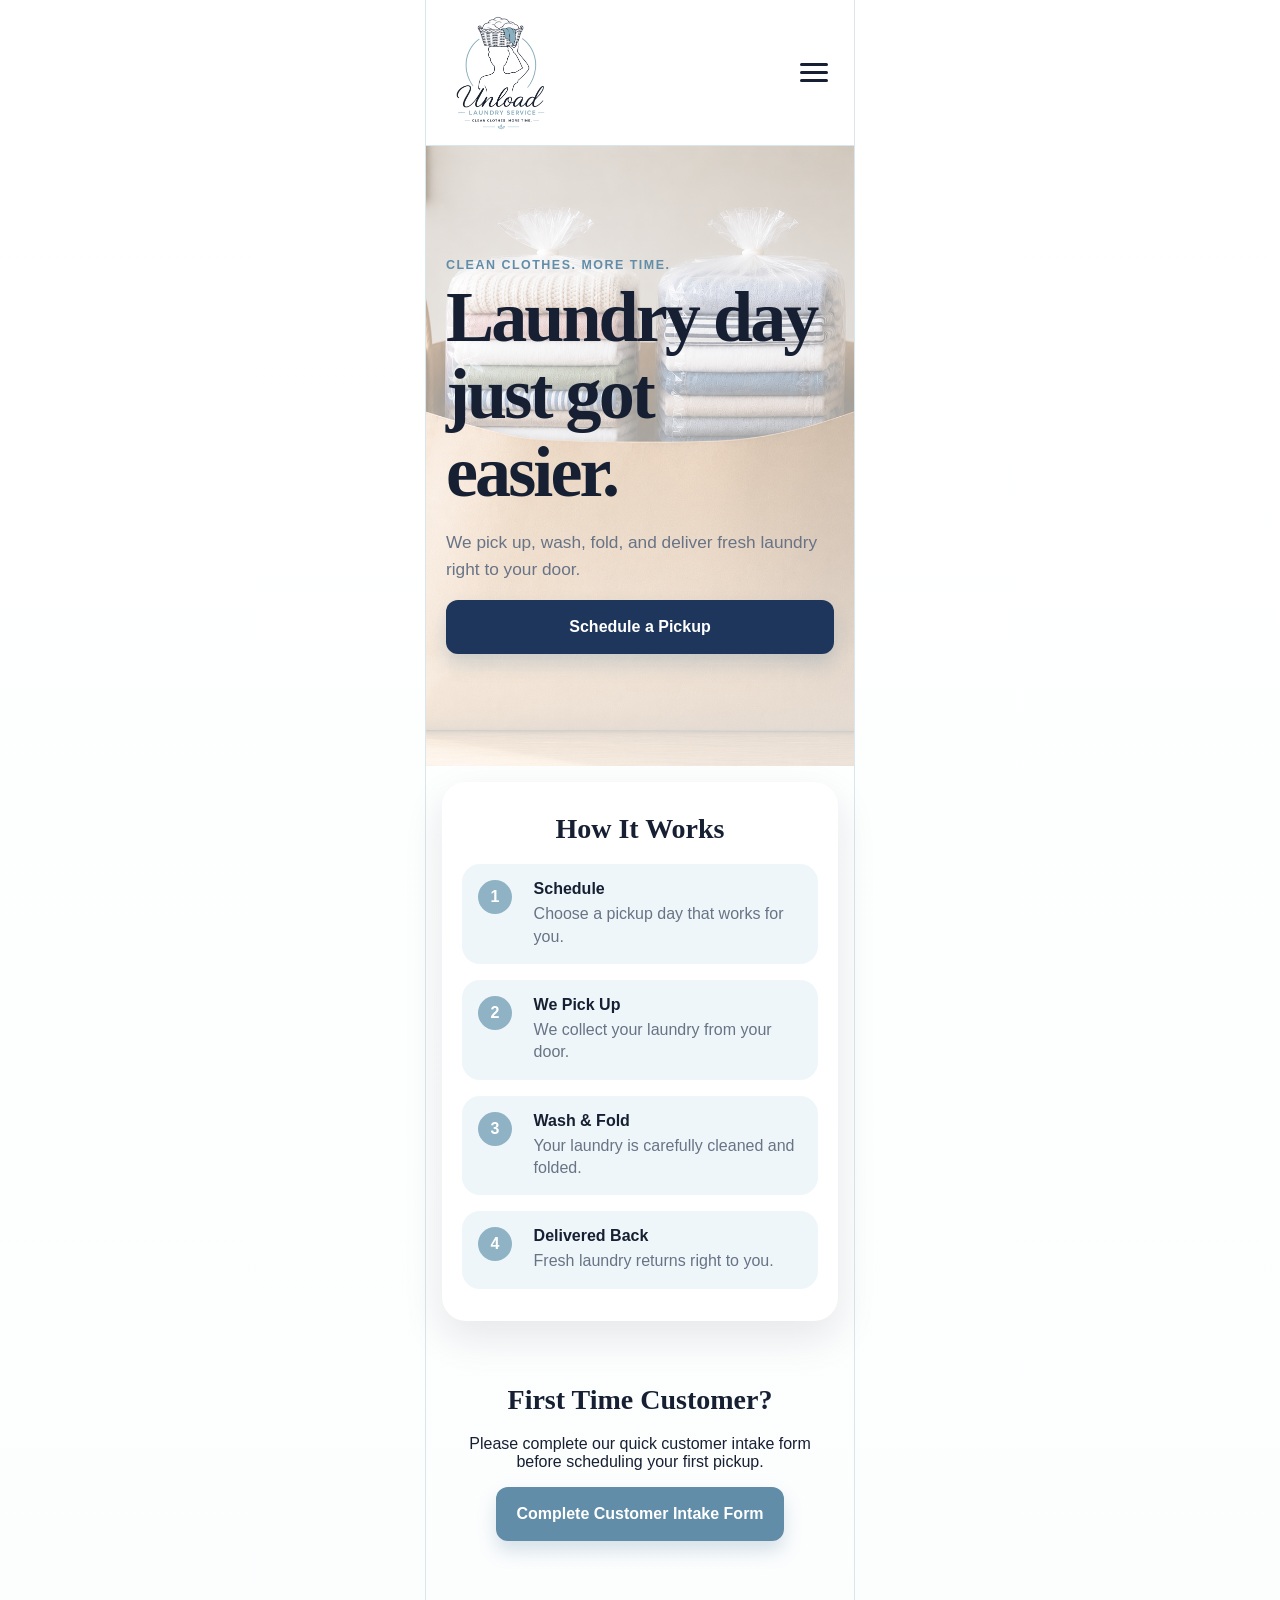
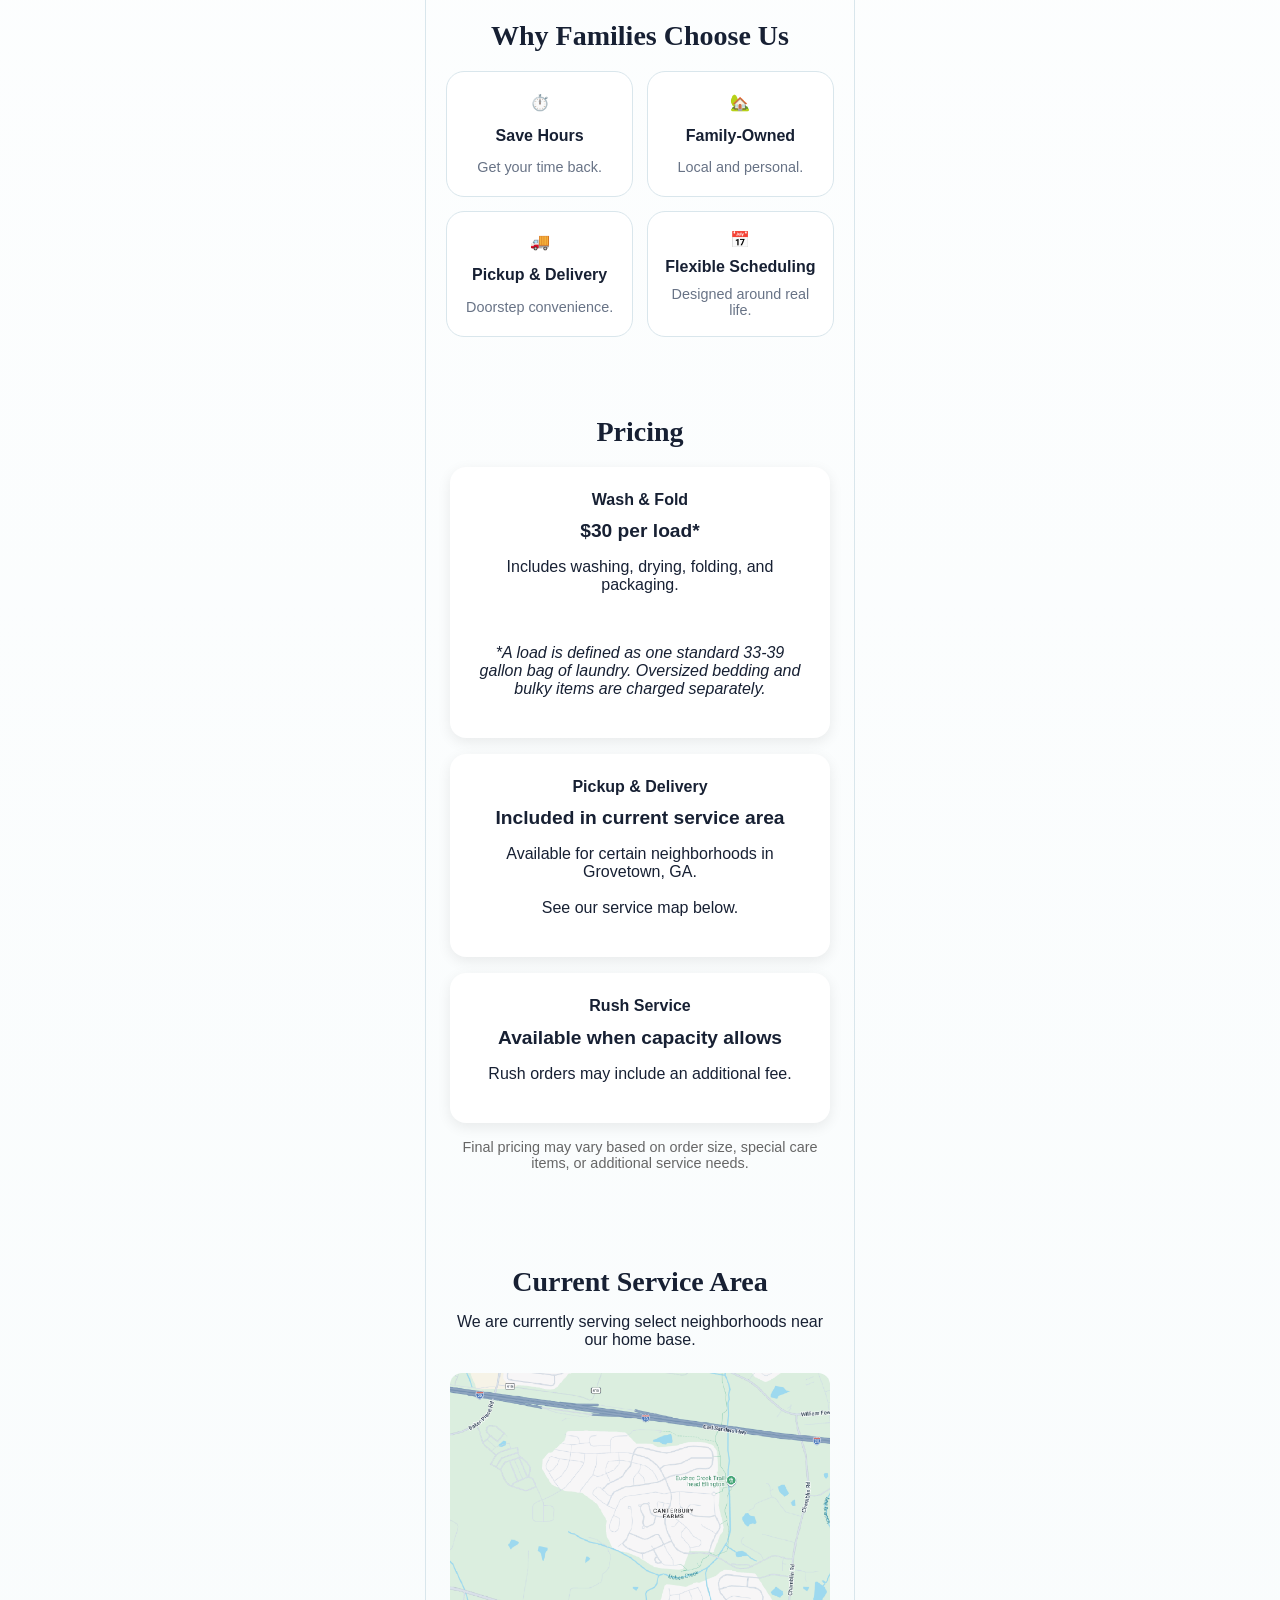
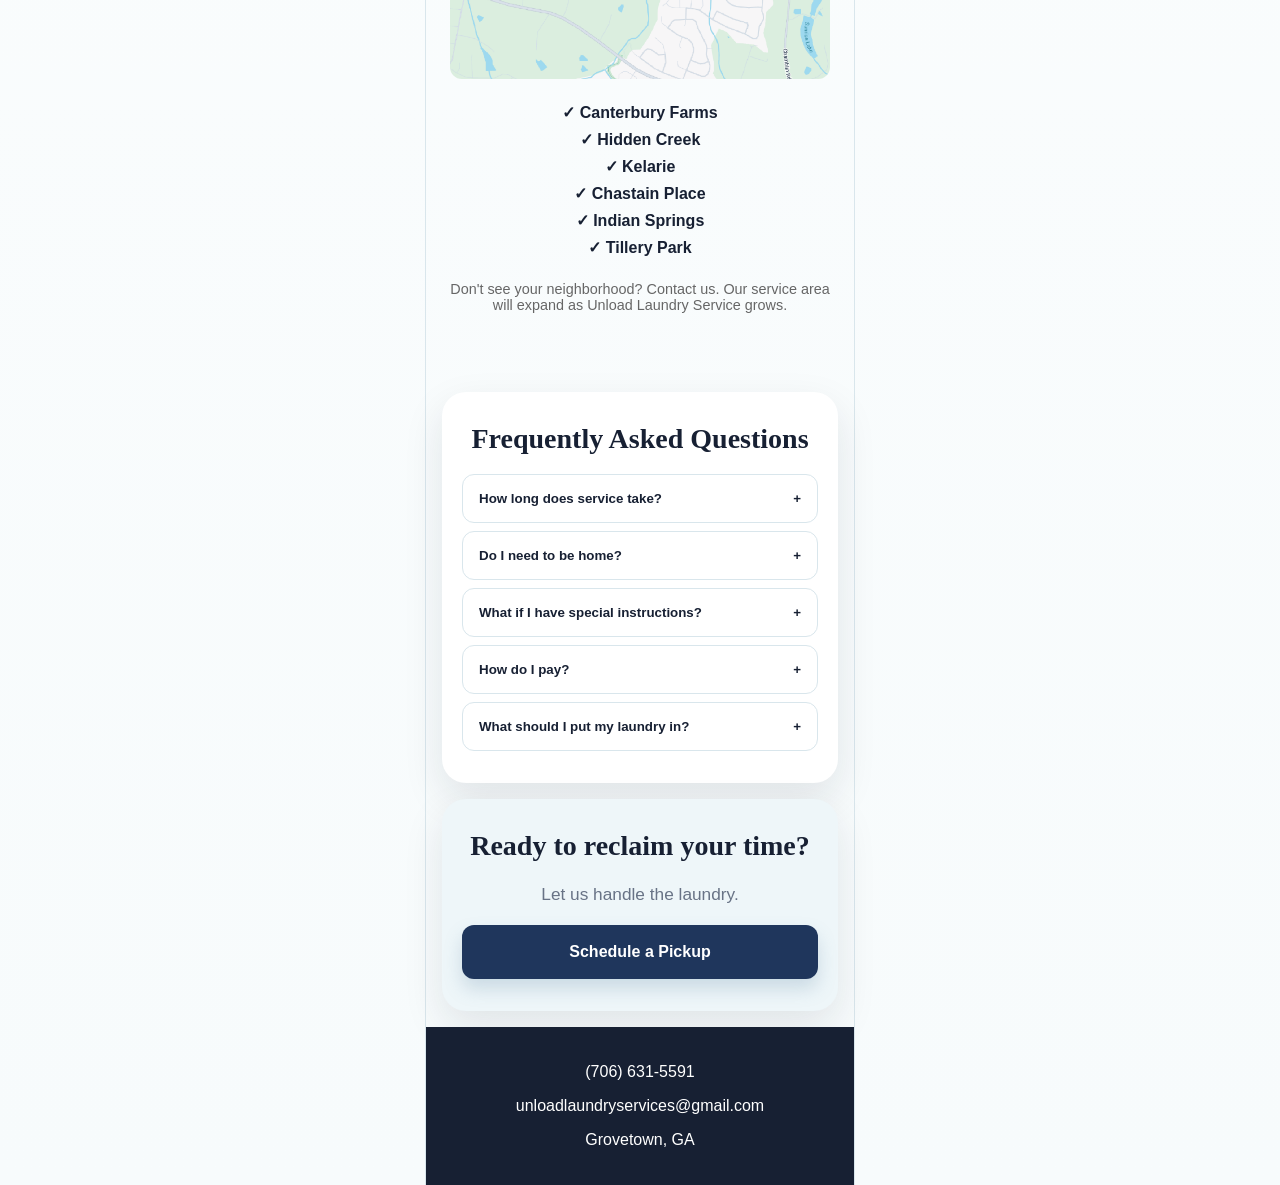
==== index.html @ e7649e57 "Update index.html" ====
<!DOCTYPE html>
<html lang="en">
<head>
  <meta charset="UTF-8" />
  <meta name="viewport" content="width=device-width, initial-scale=1.0" />
  <title>Unload Laundry Service | Clean Clothes. More Time.</title>
  <meta name="description" content="Unload Laundry Service provides local wash, fold, pickup, and delivery laundry service for busy families." />
  <link rel="stylesheet" href="css/styles.css" />
</head>
<body>
  <header class="site-header">
    <a class="logo-link" href="#top" aria-label="Unload Laundry Service home">
      <img src="assets/images/logo1.png" alt="Unload Laundry Service logo" class="logo" />
    </a>

    <button class="menu-button" id="menuButton" aria-label="Open navigation menu" aria-expanded="false">
      <span></span><span></span><span></span>
    </button>

    <nav class="mobile-nav" id="mobileNav" aria-label="Main navigation">
      <a href="#how-it-works">How It Works</a>
	  <a href="#pricing">Pricing</a>
	  <a href="#service-area">Service Area</a>
      <a href="#faq">FAQ</a>
      <a href="#network">Join Our Network</a>
    </nav>
  </header>

  <main id="top">
   <section class="hero hero-with-image section-padding">
  <div class="hero-copy">
    <p class="eyebrow">Clean clothes. More time.</p>
    <h1>Laundry day just got easier.</h1>
    <p class="hero-text">We pick up, wash, fold, and deliver fresh laundry right to your door.</p>

    <a 
      href="https://calendar.app.google/YcyRDeaWaNhmXiSi7" 
      class="primary-button" 
      target="_blank" 
      rel="noopener noreferrer">
      Schedule a Pickup
    </a>
  </div>
</section>

    <section class="info-card section-padding" id="how-it-works">
      <h2>How It Works</h2>
      <div class="steps">
        <article class="step"><span>1</span><h3>Schedule</h3><p>Choose a pickup day that works for you.</p></article>
        <article class="step"><span>2</span><h3>We Pick Up</h3><p>We collect your laundry from your door.</p></article>
        <article class="step"><span>3</span><h3>Wash & Fold</h3><p>Your laundry is carefully cleaned and folded.</p></article>
        <article class="step"><span>4</span><h3>Delivered Back</h3><p>Fresh laundry returns right to you.</p></article>
      </div>
    </section>
<section class="new-customer">
    <h2>First Time Customer?</h2>
    <p>
        Please complete our quick customer intake form before scheduling your first pickup.
    </p>

    <a href="customer-intake.html"
       class="secondary-button"
       target="_blank"
       rel="noopener noreferrer">
        Complete Customer Intake Form
    </a>
</section>
    <section class="section-padding">
      <h2>Why Families Choose Us</h2>
      <div class="benefits-grid">
        <div>⏱️<strong>Save Hours</strong><span>Get your time back.</span></div>
        <div>🏡<strong>Family-Owned</strong><span>Local and personal.</span></div>
        <div>🚚<strong>Pickup & Delivery</strong><span>Doorstep convenience.</span></div>
        <div>📅<strong>Flexible Scheduling</strong><span>Designed around real life.</span></div>
      </div>
    </section>

<section id="pricing" class="pricing">
    <h2>Pricing</h2>

    <div class="pricing-card">
        <h3>Wash & Fold</h3>
        <p class="price">$30 per load*</p>
        <p>Includes washing, drying, folding, and packaging.</p>
		<br>
<p><i>*A load is defined as one standard 33-39 gallon bag of laundry. Oversized bedding and bulky items are charged separately.</i></p>
    </div>

    <div class="pricing-card">
        <h3>Pickup & Delivery</h3>
        <p class="price">Included in current service area</p>
        <p>Available for certain neighborhoods in Grovetown, GA.<br><br>

See our service map below.</p>
    </div>

    <div class="pricing-card">
        <h3>Rush Service</h3>
        <p class="price">Available when capacity allows</p>
        <p>Rush orders may include an additional fee.</p>
    </div>

    <p class="pricing-note">
        Final pricing may vary based on order size, special care items, or additional service needs.
    </p>
</section>

<section class="service-area">
    <h2>Current Service Area</h2>

    <p>
        We are currently serving select neighborhoods near our home base.
    </p>

    <img src="assets/images/servicearea.png"
         alt="Unload Laundry Service Area Map"
         class="service-area-map">

    <div class="service-neighborhoods">
        <p>✓ Canterbury Farms</p>
        <p>✓ Hidden Creek</p>
        <p>✓ Kelarie</p>
        <p>✓ Chastain Place</p>
        <p>✓ Indian Springs</p>
        <p>✓ Tillery Park</p>
    </div>

    <p class="service-note">
        Don't see your neighborhood? Contact us. Our service area will expand as Unload Laundry Service grows.
    </p>
</section>

    <section class="info-card section-padding" id="faq">
      <h2>Frequently Asked Questions</h2>
      <div class="faq-list">
        <button class="faq-question">How long does service take?<span>+</span></button>
        <div class="faq-answer">Most orders are completed within 24 hours. Laundry picked up in the morning is typically returned the following day. Rush service may be available depending on scheduling and capacity.</div>
        <button class="faq-question">Do I need to be home?<span>+</span></button>
        <div class="faq-answer">Not necessarily. We can coordinate a safe pickup and drop-off location.</div>
        <button class="faq-question">What if I have special instructions?<span>+</span></button>
        <div class="faq-answer">Customers can include washing preferences, allergies, or special notes when scheduling.</div>
        <button class="faq-question">How do I pay?<span>+</span></button>
        <div class="faq-answer">Payment is due prior to pickup. CashApp and Zelle are currently available. Please inquire about additional methods.</div>
		<button class="faq-question">What should I put my laundry in?<span>+</span></button>
        <div class="faq-answer">For now, customers may use a trash bag or cloth laundry bag, so long as it's secure. We are exploring reusable laundry bags for future customers.</div>  
      </div>
    </section>
<!--
    <section class="network-card section-padding" id="network">
      <p class="eyebrow">Future growth</p>
      <h2>Want to earn some extra income?</h2>
      <p>Join our future pickup, delivery, or laundry provider network.</p>
      <a class="outline-button" href="mailto:unloadlaundryservices@gmail.com?subject=Join%20the%20Unload%20Network">Join Our Network</a>
    </section>
-->
    <section class="cta-card section-padding" id="schedule">
      <h2>Ready to reclaim your time?</h2>
      <p>Let us handle the laundry.</p>
     <a 
  href="https://calendar.app.google/YcyRDeaWaNhmXiSi7" 
  class="primary-button" 
  target="_blank" 
  rel="noopener noreferrer">
  Schedule a Pickup
</a>
    </section>
  </main>

  <footer class="site-footer">
    <p><a href="tel:+17066315591">(706) 631-5591</a></p>
    <p><a href="mailto:unloadlaundryservices@gmail.com">unloadlaundryservices@gmail.com</a></p>
    <p>Grovetown, GA</p>
  </footer>

  <script src="js/script.js"></script>
</body>
</html>
---- css/styles.css ----
:root {
  --ink: #172033;
  --soft-blue: #8fb3c4;
  --blue: #628da8;
  --pale-blue: #eef6f9;
  --white: #ffffff;
  --muted: #687386;
  --line: #d9e6ec;
  --shadow: 0 16px 40px rgba(23, 32, 51, 0.10);
  --radius: 24px;
}

* { box-sizing: border-box; }
html { scroll-behavior: smooth; }
body {
  margin: 0;
  font-family: Arial, Helvetica, sans-serif;
  color: var(--ink);
  background: linear-gradient(180deg, #ffffff 0%, #f7fbfc 100%);
}

a { color: inherit; }
.section-padding { padding: 2rem 1.25rem; }

.site-header {
  position: sticky;
  top: 0;
  z-index: 10;
  display: flex;
  align-items: center;
  justify-content: space-between;
  padding: 0.85rem 1rem;
  background: rgba(255, 255, 255, 0.95);
  backdrop-filter: blur(12px);
  border-bottom: 1px solid var(--line);
}
.logo { width: 118px; height: auto; display: block; }
.menu-button {
  width: 44px;
  height: 44px;
  border: 0;
  background: transparent;
  display: grid;
  gap: 5px;
  align-content: center;
  cursor: pointer;
}
.menu-button span {
  display: block;
  width: 28px;
  height: 3px;
  background: var(--ink);
  border-radius: 999px;
}
.mobile-nav {
  display: none;
  position: absolute;
  left: 1rem;
  right: 1rem;
  top: 100%;
  padding: 1rem;
  background: var(--white);
  border: 1px solid var(--line);
  border-radius: 18px;
  box-shadow: var(--shadow);
}
.mobile-nav.open { display: grid; }
.mobile-nav a {
  padding: 0.85rem;
  text-decoration: none;
  border-bottom: 1px solid var(--line);
}
.mobile-nav a:last-child { border-bottom: 0; }

.hero {
  display: grid;
  gap: 1.25rem;
}
.eyebrow {
  margin: 0 0 0.4rem;
  color: var(--blue);
  text-transform: uppercase;
  letter-spacing: 0.12em;
  font-size: 0.78rem;
  font-weight: 800;
}
h1, h2, h3 { margin: 0; line-height: 1.08; }
h1 {
  font-family: Georgia, 'Times New Roman', serif;
  font-size: clamp(2.4rem, 13vw, 4.5rem);
  letter-spacing: -0.04em;
}
h2 {
  font-family: Georgia, 'Times New Roman', serif;
  font-size: 1.75rem;
  text-align: center;
  margin-bottom: 1.25rem;
}
h3 { font-size: 1rem; }
.hero-text, .section-intro, .cta-card p, .network-card p {
  color: var(--muted);
  font-size: 1.08rem;
  line-height: 1.55;
}
.primary-button, .secondary-button, .outline-button {
  display: inline-flex;
  align-items: center;
  justify-content: center;
  min-height: 54px;
  padding: 0 1.25rem;
  border-radius: 12px;
  font-weight: 800;
  text-decoration: none;
}
.primary-button, .secondary-button {
  color: var(--white);
  background: var(--blue);
  box-shadow: 0 10px 18px rgba(98, 141, 168, 0.25);
}
.outline-button {
  border: 2px solid var(--white);
  color: var(--white);
}
.hero-card, .info-card, .cta-card, .network-card {
  border-radius: var(--radius);
  box-shadow: var(--shadow);
}
.hero-card {
  padding: 1.25rem;
  background: var(--pale-blue);
  text-align: center;
}

.hero-with-image {
  position: relative;
  min-height: 620px;
  background-image:
    linear-gradient(rgba(255,255,255,0.45), rgba(255,255,255,0.82)),
    url("../assets/images/image1.png");
  background-size: cover;
  background-position: center 30%;
  display: flex;
  align-items: center;
}

.hero-with-image .hero-copy {
  position: relative;
  z-index: 2;
  max-width: 620px;
}

.hero-with-image .hero-card {
  display: none;
}

@media (max-width: 768px) {
  .hero-with-image {
    min-height: 480px;
    background-position: center top;
    align-items: flex-start;
    padding-top: 3rem;
  }
}

.basket-visual { font-size: 5rem; }
.info-card { background: var(--white); margin: 1rem; }
.steps { display: grid; gap: 1rem; }
.step {
  display: grid;
  grid-template-columns: 42px 1fr;
  gap: 0 0.85rem;
  align-items: start;
  padding: 1rem;
  background: var(--pale-blue);
  border-radius: 18px;
}
.step span {
  grid-row: span 2;
  width: 34px;
  height: 34px;
  display: grid;
  place-items: center;
  border-radius: 50%;
  background: var(--soft-blue);
  color: var(--white);
  font-weight: 800;
}
.step p { margin: 0.35rem 0 0; color: var(--muted); line-height: 1.4; }
.benefits-grid {
  display: grid;
  grid-template-columns: repeat(2, 1fr);
  gap: 0.85rem;
}
.benefits-grid div {
  min-height: 126px;
  padding: 1rem;
  display: grid;
  gap: 0.35rem;
  place-items: center;
  text-align: center;
  background: var(--white);
  border: 1px solid var(--line);
  border-radius: 18px;
}
.benefits-grid span { color: var(--muted); font-size: 0.9rem; }
.pricing-list { display: grid; gap: 0.75rem; }
.pricing-list div {
  display: flex;
  justify-content: space-between;
  padding: 1rem;
  border: 1px solid var(--line);
  border-radius: 16px;
}
.small-note { color: var(--muted); font-size: 0.85rem; }
.map-placeholder {
  display: grid;
  place-items: center;
  min-height: 145px;
  color: var(--blue);
  background: repeating-linear-gradient(45deg, #eef6f9, #eef6f9 12px, #ffffff 12px, #ffffff 24px);
  border: 1px solid var(--line);
  border-radius: 18px;
}
.faq-list { display: grid; gap: 0.5rem; }
.faq-question {
  width: 100%;
  padding: 1rem;
  display: flex;
  justify-content: space-between;
  border: 1px solid var(--line);
  background: var(--white);
  color: var(--ink);
  border-radius: 12px;
  font-weight: 800;
  text-align: left;
}
.faq-answer {
  display: none;
  padding: 0 1rem 1rem;
  color: var(--muted);
  line-height: 1.45;
}
.faq-answer.open { display: block; }
.network-card {
  margin: 1rem;
  color: var(--white);
  background: linear-gradient(135deg, var(--ink), var(--blue));
  text-align: center;
}
.network-card .eyebrow, .network-card p { color: var(--white); }
.cta-card {
  margin: 1rem;
  text-align: center;
  background: var(--pale-blue);
}
.site-footer {
  padding: 1.25rem;
  text-align: center;
  color: var(--white);
  background: var(--ink);
}
.site-footer a { text-decoration: none; }

@media (min-width: 720px) {
  body { max-width: 430px; margin: 0 auto; border-inline: 1px solid var(--line); }
}

.service-area {
    text-align: center;
    padding: 3rem 1.5rem;
}

.service-area h2 {
    margin-bottom: 1rem;
}

.service-area-map {
    width: 100%;
    max-width: 600px;
    height: auto;
    border-radius: 12px;
    margin: 1.5rem auto;
    display: block;
}

.service-note {
    font-size: 0.9rem;
    color: #666;
    margin-top: 1rem;
}

.service-neighborhoods {
    margin: 1.5rem 0;
}

.service-neighborhoods p {
    margin: 0.5rem 0;
    font-weight: 600;
}

.new-customer,
.pricing {
    padding: 3rem 1.5rem;
    text-align: center;
}

.pricing-card {
    background: #ffffff;
    border-radius: 16px;
    padding: 1.5rem;
    margin: 1rem auto;
    max-width: 520px;
    box-shadow: 0 4px 14px rgba(0, 0, 0, 0.08);
}

.price {
    font-weight: 700;
    font-size: 1.2rem;
    margin: 0.75rem 0;
}

.pricing-note {
    font-size: 0.9rem;
    color: #666;
    max-width: 520px;
    margin: 1rem auto 0;
}

/* ==========================
CUSTOMER INTAKE FORM
========================== */

.form-container {
max-width: 850px;
margin: 0 auto;
padding: 2rem 1.25rem 4rem;
}

.form-logo {
display: block;
max-width: 180px;
margin: 0 auto 1rem;
}

.form-container h1 {
text-align: center;
color: #1f365c;
margin-bottom: 0.5rem;
}

.form-intro {
text-align: center;
color: #666;
margin-bottom: 1rem;
}

.form-note {
background: #f5f8fc;
border-left: 4px solid #4f7cac;
padding: 1rem;
border-radius: 10px;
margin-bottom: 2rem;
color: #555;
}

.form-section {
background: #ffffff;
border-radius: 16px;
padding: 1.5rem;
margin-bottom: 1.5rem;
box-shadow: 0 4px 14px rgba(0,0,0,0.08);
}

.form-section h2 {
margin-top: 0;
margin-bottom: 1rem;
color: #1f365c;
border-bottom: 2px solid #eef2f7;
padding-bottom: 0.5rem;
}

.form-container label {
display: block;
margin-top: 1rem;
margin-bottom: 0.35rem;
font-weight: 600;
color: #1f365c;
}

.form-container input[type="text"],
.form-container input[type="email"],
.form-container input[type="tel"],
.form-container input[type="date"],
.form-container select,
.form-container textarea {
width: 100%;
padding: 0.9rem;
border: 1px solid #d5dce5;
border-radius: 10px;
font-size: 1rem;
box-sizing: border-box;
}

.form-container textarea {
min-height: 120px;
resize: vertical;
}

.form-container input:focus,
.form-container select:focus,
.form-container textarea:focus {
outline: none;
border-color: #4f7cac;
box-shadow: 0 0 0 3px rgba(79,124,172,0.15);
}

.form-container input[type="checkbox"],
.form-container input[type="radio"] {
width: auto;
margin-right: 0.5rem;
}

.primary-button {
width: 100%;
padding: 1rem;
background: #1f365c;
color: #fff;
border: none;
border-radius: 12px;
font-size: 1rem;
font-weight: 700;
cursor: pointer;
}

.primary-button:hover {
background: #172846;
}

@media (max-width: 768px) {

```
.form-container {
    padding: 1.5rem 1rem 3rem;
}

.form-section {
    padding: 1.25rem;
}
```

}

/* THANK YOU PAGE */

.thank-you-container {
text-align: center;
}

.thank-you-container .primary-button {
display: inline-block;
width: auto;
min-width: 220px;
margin-top: 1rem;
}

.thank-you-container .form-section {
max-width: 600px;
margin-left: auto;
margin-right: auto;
}
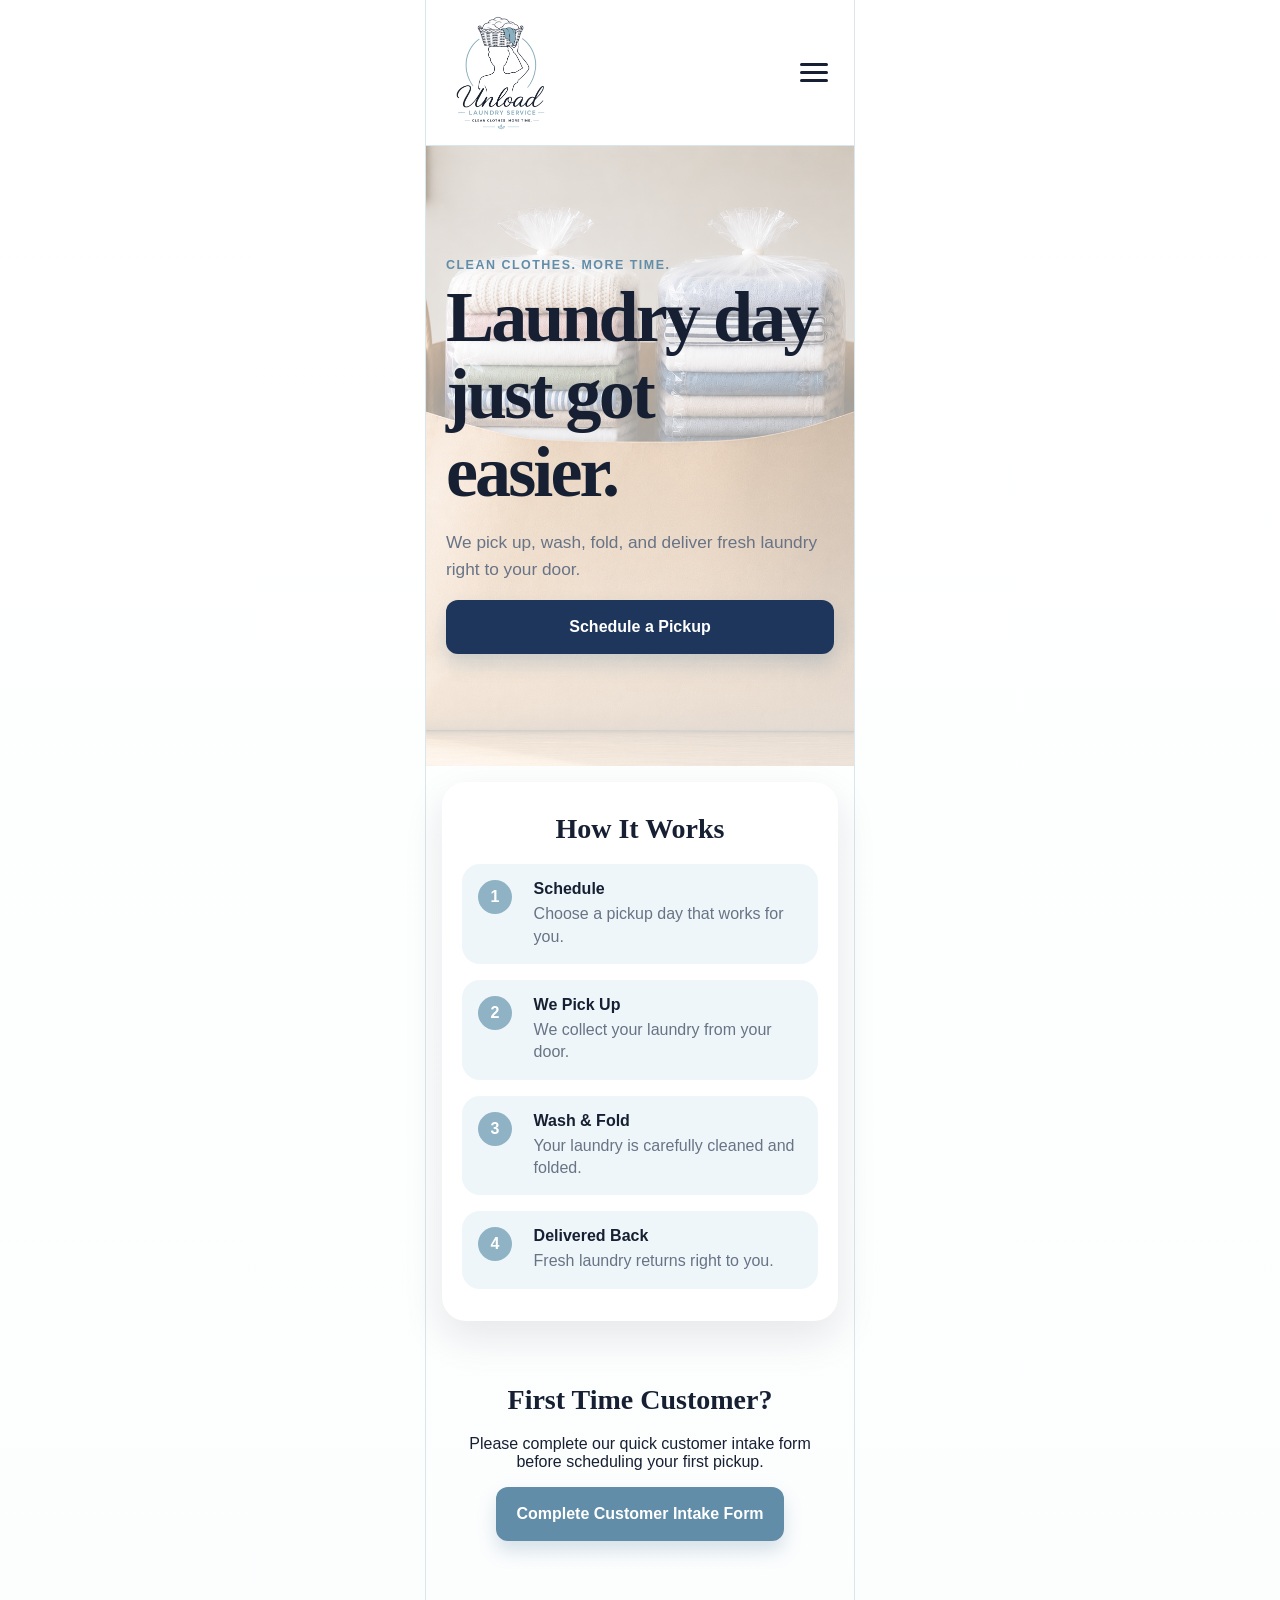
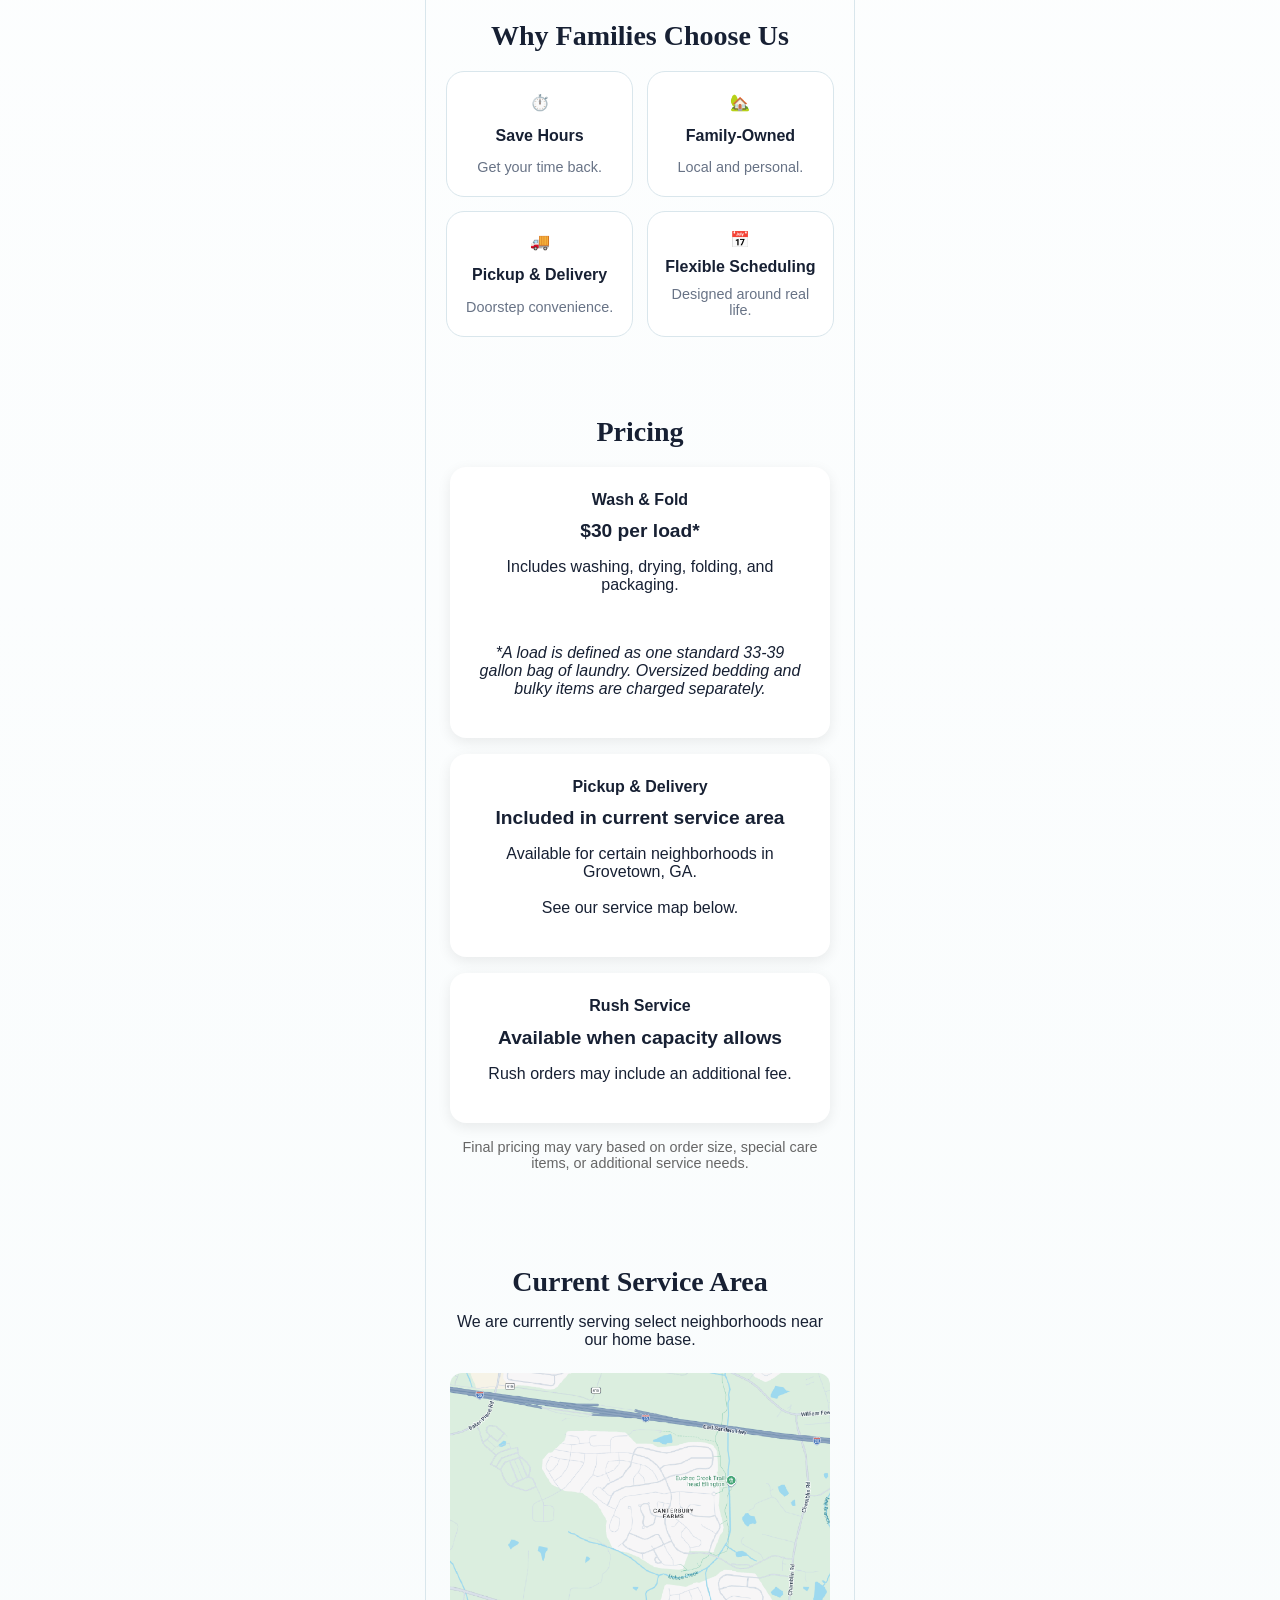
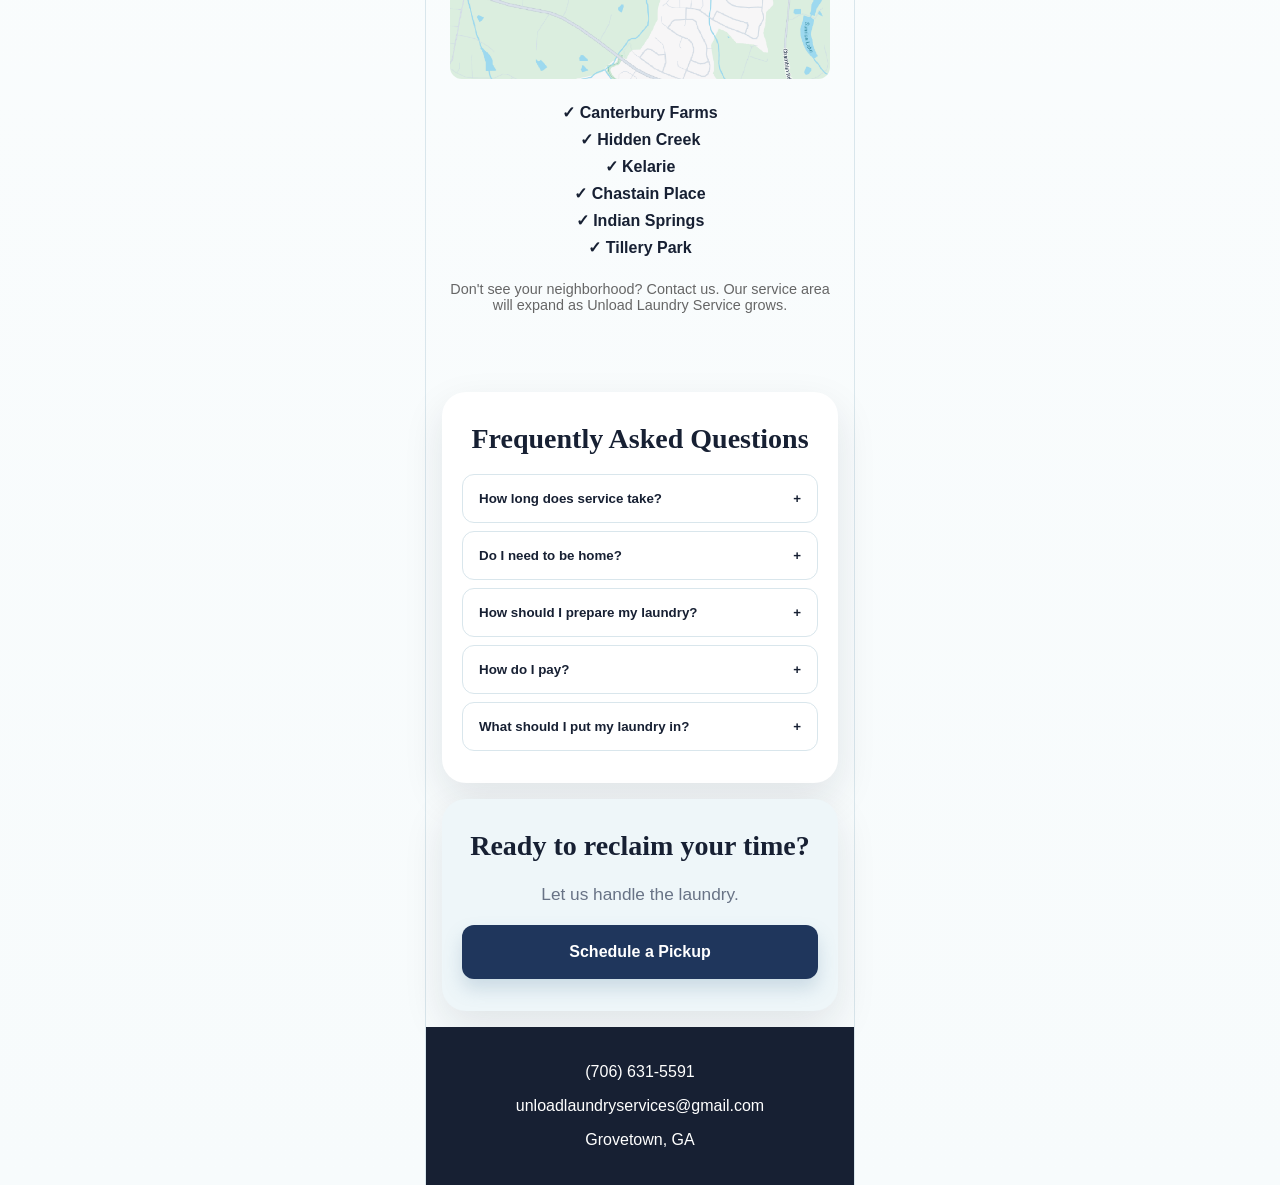
==== commit 9a78ef78: "updates" ====
--- a/index.html
+++ b/index.html
@@ -137,10 +137,14 @@
         <div class="faq-answer">Most orders are completed within 24 hours. Laundry picked up in the morning is typically returned the following day. Rush service may be available depending on scheduling and capacity.</div>
         <button class="faq-question">Do I need to be home?<span>+</span></button>
         <div class="faq-answer">Not necessarily. We can coordinate a safe pickup and drop-off location.</div>
-        <button class="faq-question">What if I have special instructions?<span>+</span></button>
-        <div class="faq-answer">Customers can include washing preferences, allergies, or special notes when scheduling.</div>
+	    <button class="faq-question">How should I prepare my laundry?<span>+</span></button>
+	    <div class="faq-answer">
+        Unload Laundry Service washes laundry as it is received and does not sort items by color or fabric type. If you would like delicate items, lights, darks, or whites washed separately, please place them in separate bags and let us know when scheduling your pickup. <br><br>
+        <a href="customer-guidelines.html">View our complete Customer Guidelines →</a>
+        </div>
         <button class="faq-question">How do I pay?<span>+</span></button>
-        <div class="faq-answer">Payment is due prior to pickup. CashApp and Zelle are currently available. Please inquire about additional methods.</div>
+        <div class="faq-answer">Payment is due when your laundry is returned. We accept major credit and debit cards, as well as electronic payment methods through our secure business payment account. Payment instructions will be provided before delivery.
+</div>
 		<button class="faq-question">What should I put my laundry in?<span>+</span></button>
         <div class="faq-answer">For now, customers may use a trash bag or cloth laundry bag, so long as it's secure. We are exploring reusable laundry bags for future customers.</div>  
       </div>
--- a/css/styles.css
+++ b/css/styles.css
@@ -468,3 +468,10 @@
 margin-left: auto;
 margin-right: auto;
 }
+
+.required-note {
+    text-align: center;
+    font-size: 0.9rem;
+    color: #666;
+    margin-bottom: 1.5rem;
+}
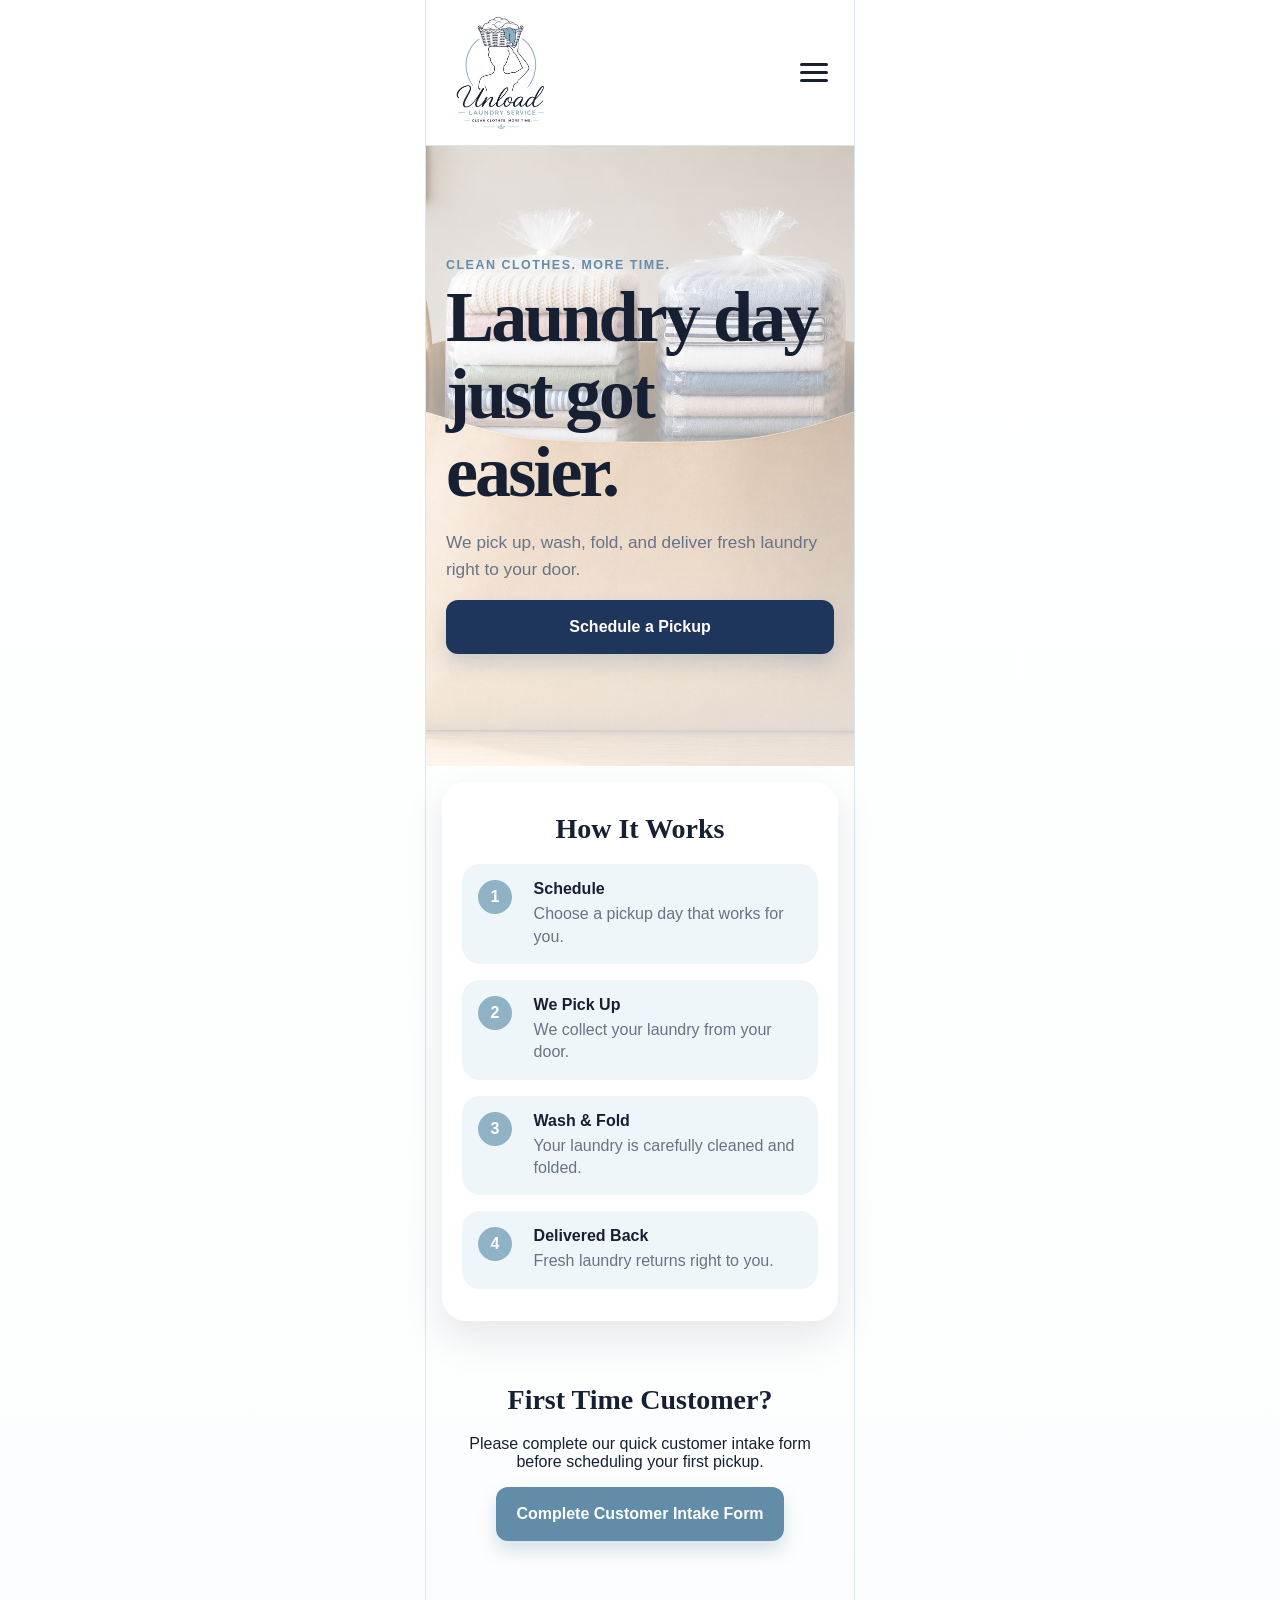
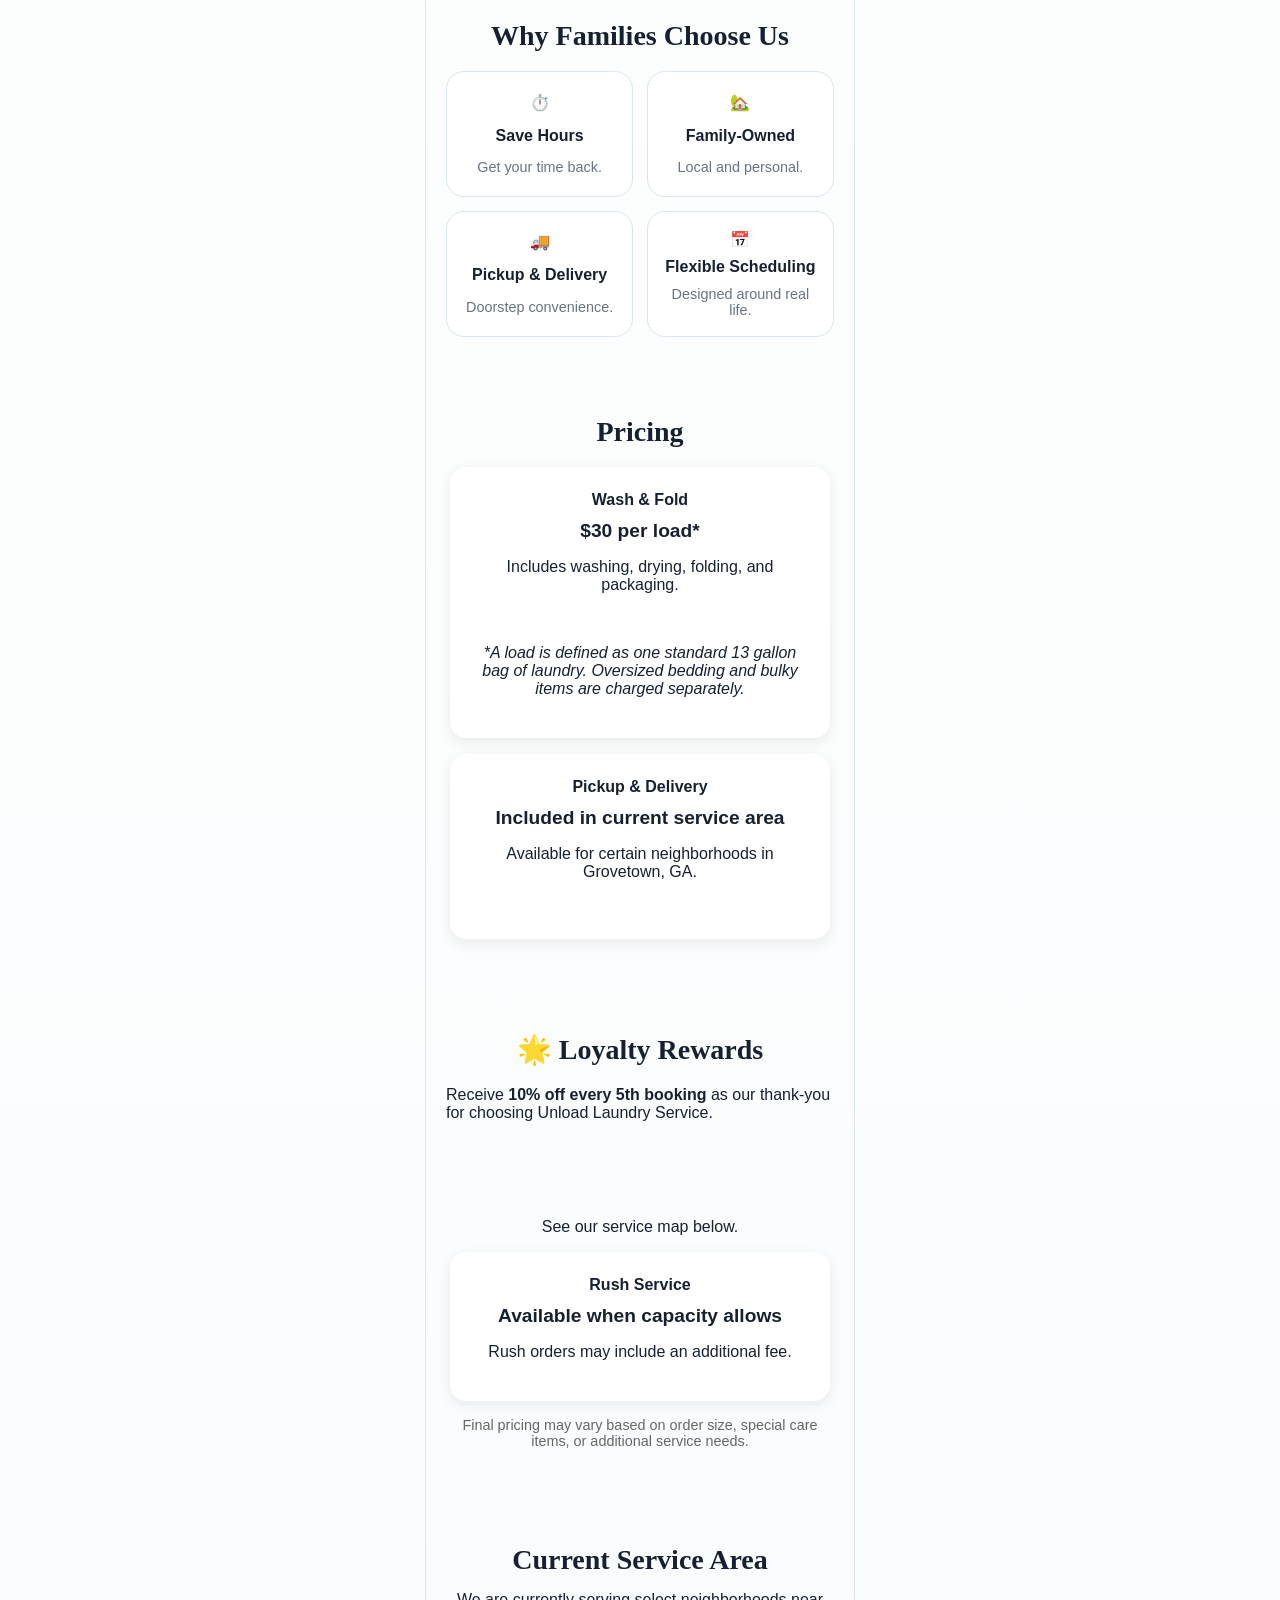
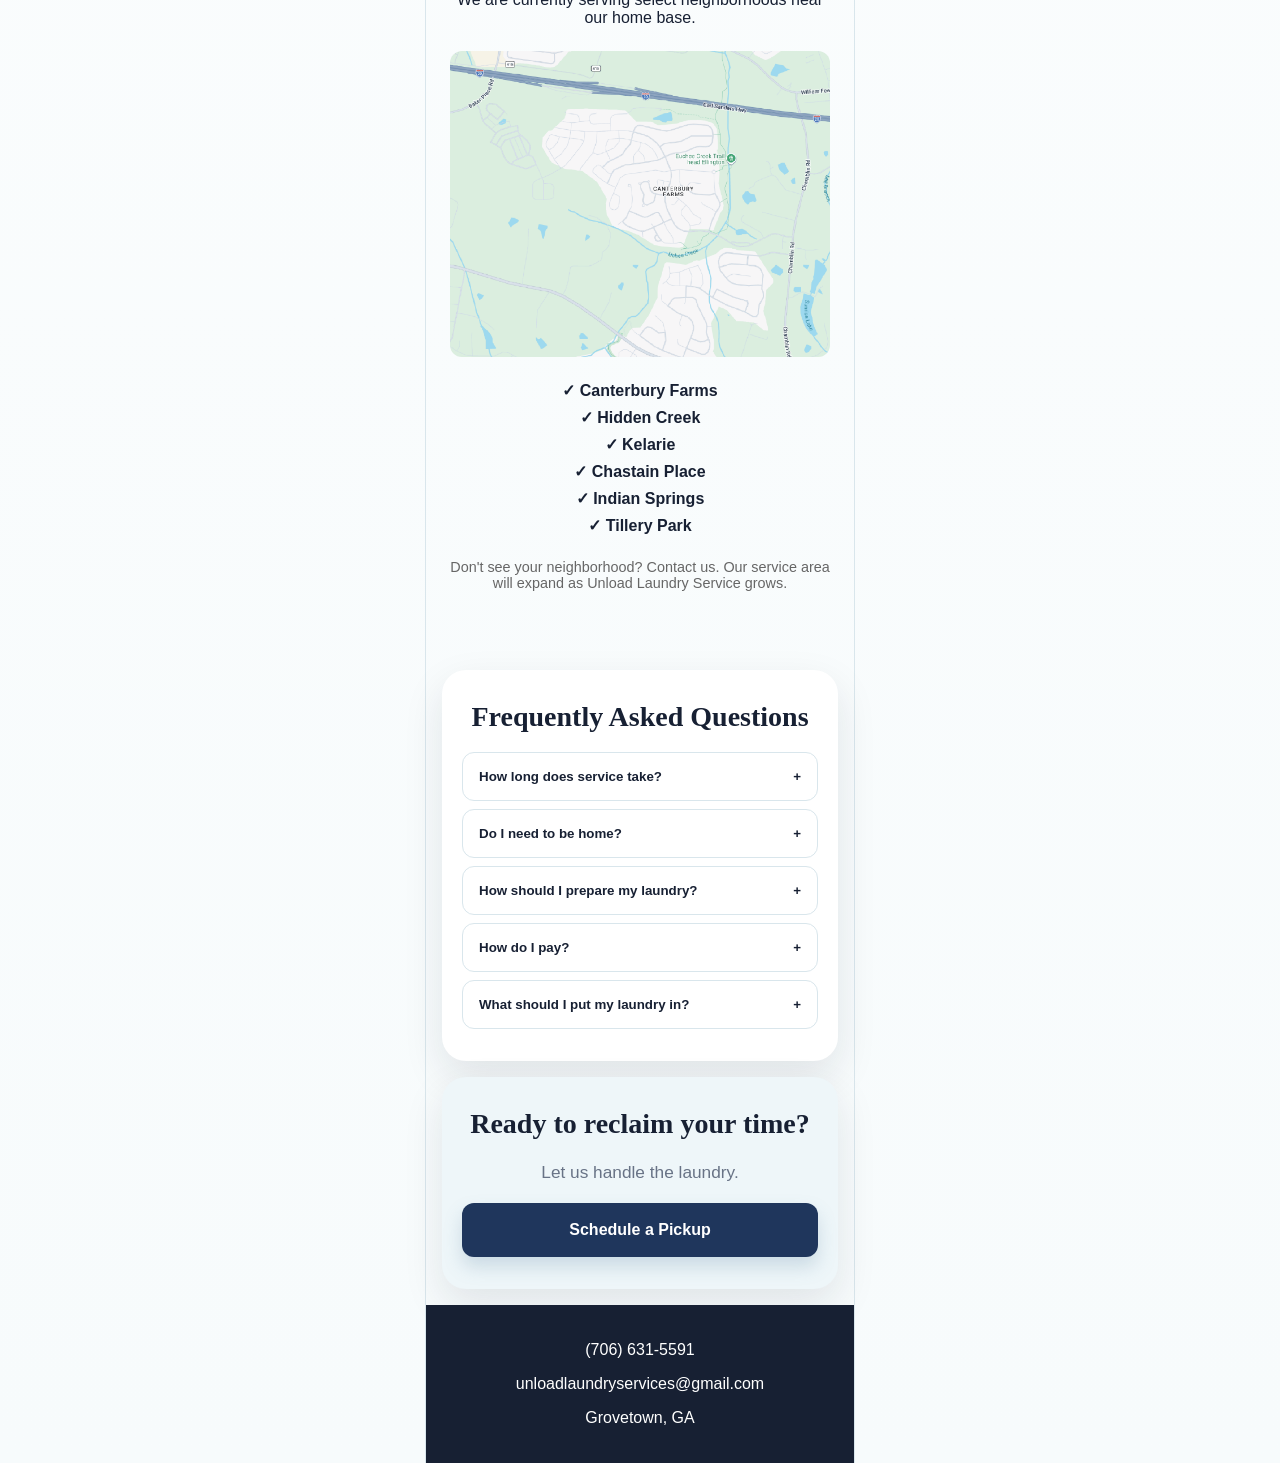
==== commit 84fdb7a6: "Update index.html" ====
--- a/index.html
+++ b/index.html
@@ -83,7 +83,7 @@
         <p class="price">$30 per load*</p>
         <p>Includes washing, drying, folding, and packaging.</p>
 		<br>
-<p><i>*A load is defined as one standard 33-39 gallon bag of laundry. Oversized bedding and bulky items are charged separately.</i></p>
+<p><i>*A load is defined as one standard 13 gallon bag of laundry. Oversized bedding and bulky items are charged separately.</i></p>
     </div>
 
     <div class="pricing-card">
@@ -91,6 +91,19 @@
         <p class="price">Included in current service area</p>
         <p>Available for certain neighborhoods in Grovetown, GA.<br><br>
 
+</section>
+
+<section class="feature-card loyalty-card section-padding">
+    <h2>🌟 Loyalty Rewards</h2>
+
+    <p>
+        Receive <strong>10% off every 5th booking</strong>
+        as our thank-you for choosing Unload Laundry Service.
+    </p>
+</section>
+
+<section class="service-area" id="service-area">
+			
 See our service map below.</p>
     </div>
 
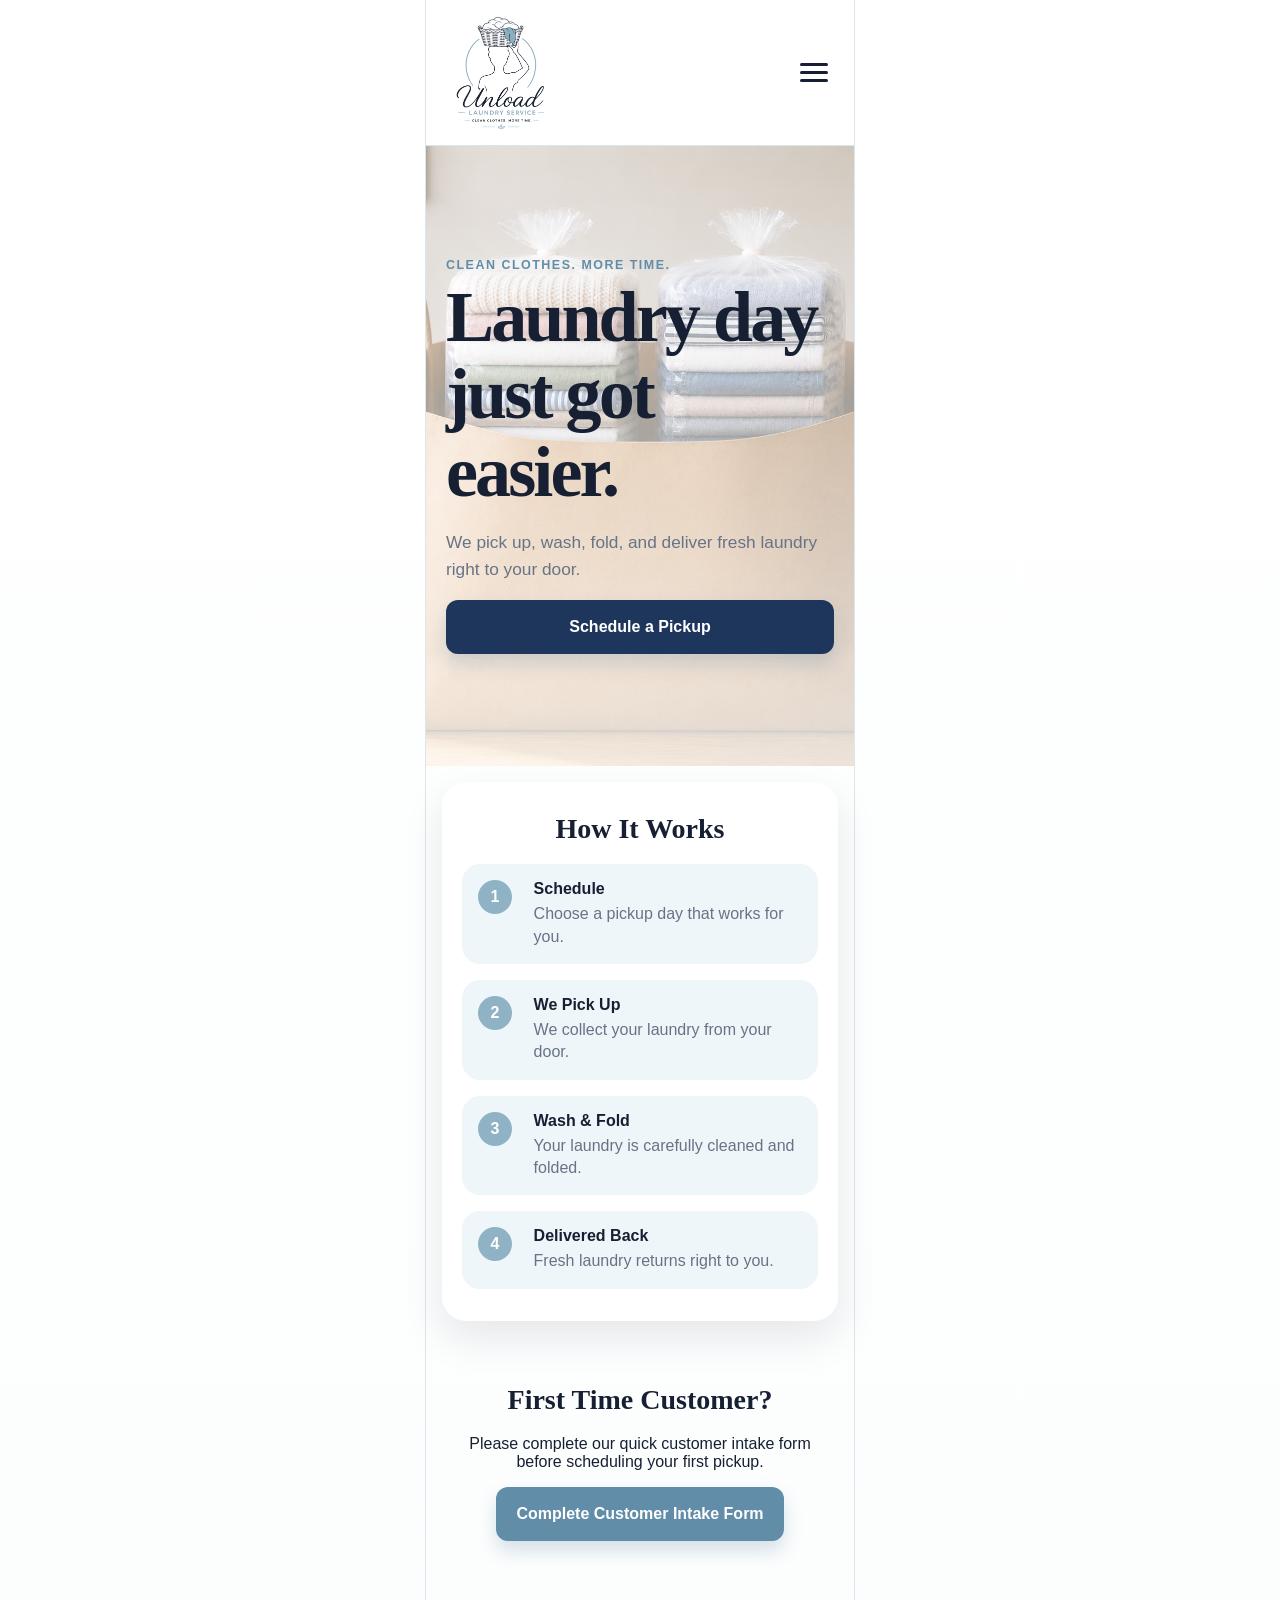
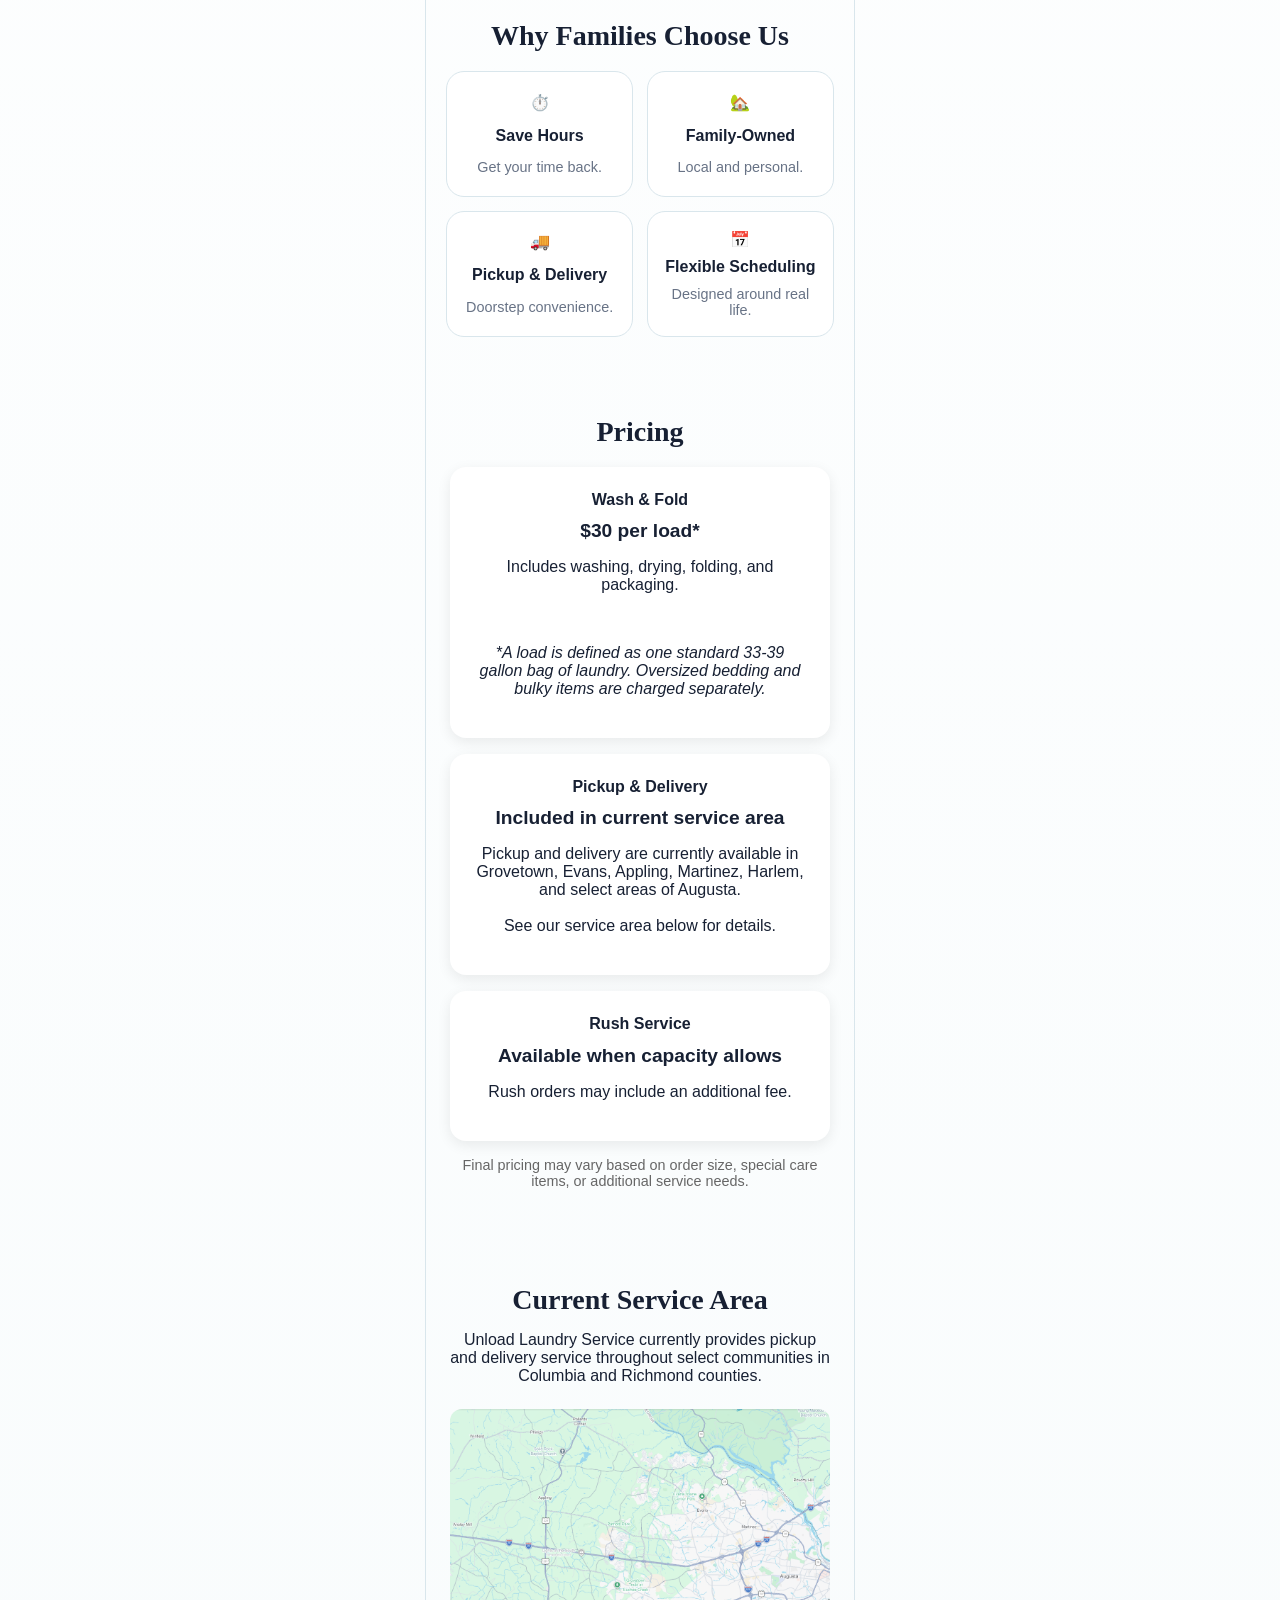
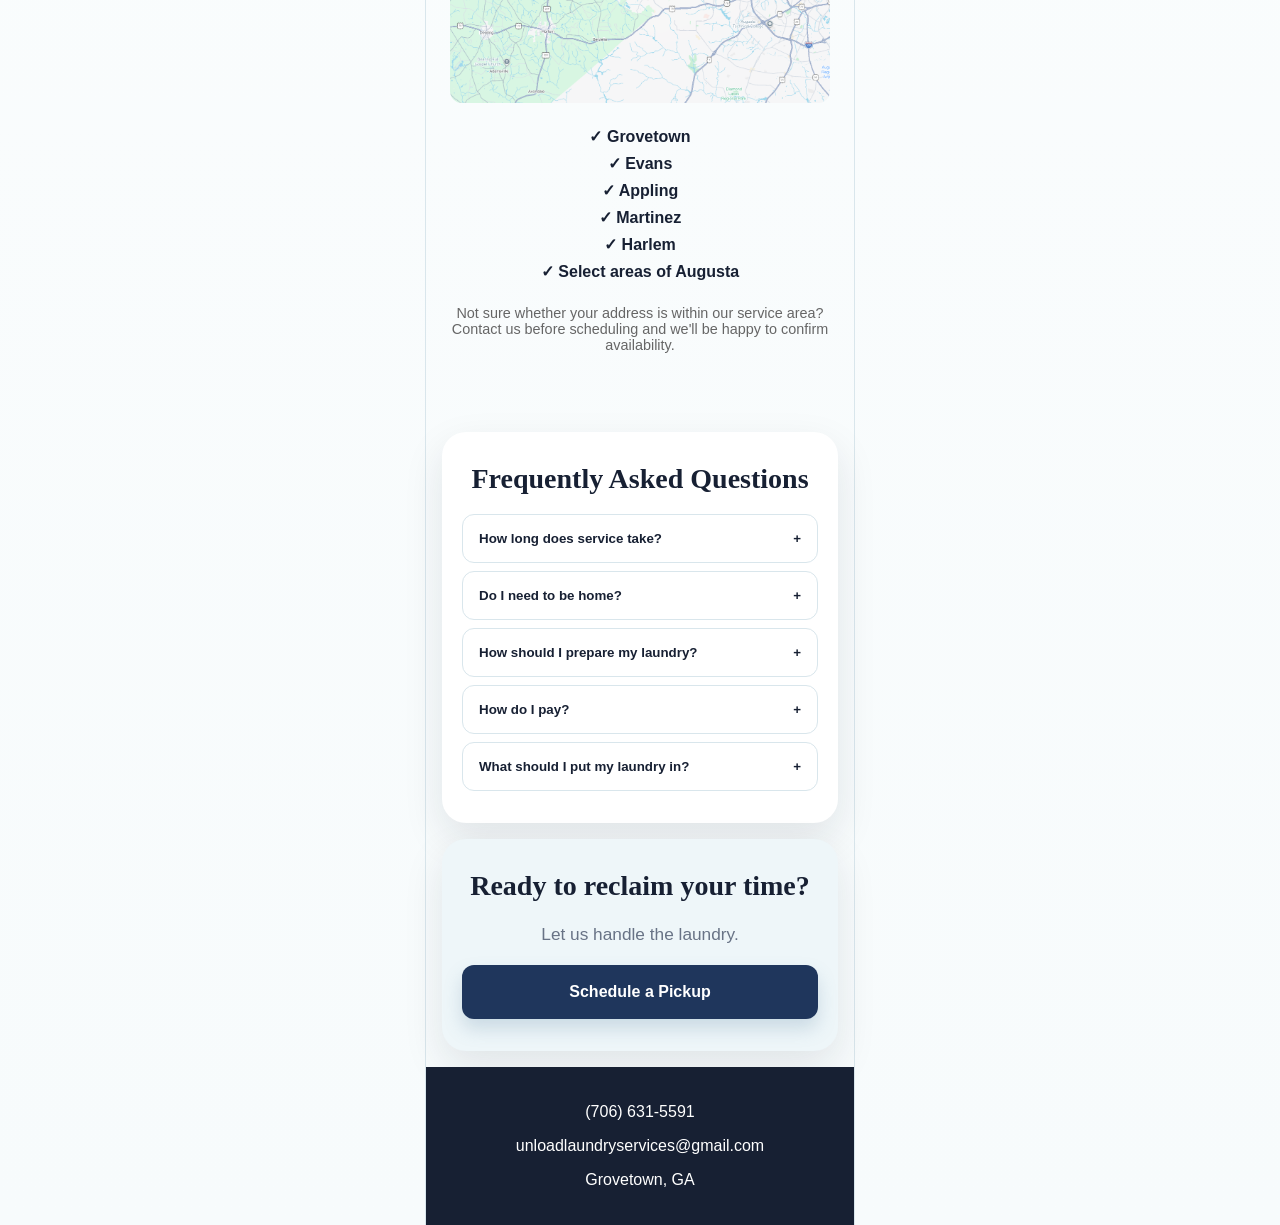
==== commit 2f0073b4: "index update" ====
--- a/index.html
+++ b/index.html
@@ -83,28 +83,18 @@
         <p class="price">$30 per load*</p>
         <p>Includes washing, drying, folding, and packaging.</p>
 		<br>
-<p><i>*A load is defined as one standard 13 gallon bag of laundry. Oversized bedding and bulky items are charged separately.</i></p>
+<p><i>*A load is defined as one standard 33-39 gallon bag of laundry. Oversized bedding and bulky items are charged separately.</i></p>
     </div>
 
     <div class="pricing-card">
         <h3>Pickup & Delivery</h3>
         <p class="price">Included in current service area</p>
-        <p>Available for certain neighborhoods in Grovetown, GA.<br><br>
-
-</section>
-
-<section class="feature-card loyalty-card section-padding">
-    <h2>🌟 Loyalty Rewards</h2>
-
-    <p>
-        Receive <strong>10% off every 5th booking</strong>
-        as our thank-you for choosing Unload Laundry Service.
-    </p>
-</section>
-
-<section class="service-area" id="service-area">
-			
-See our service map below.</p>
+<p>
+    Pickup and delivery are currently available in Grovetown, Evans, Appling,
+    Martinez, Harlem, and select areas of Augusta.
+    <br><br>
+    See our service area below for details.
+</p>
     </div>
 
     <div class="pricing-card">
@@ -118,11 +108,12 @@
     </p>
 </section>
 
-<section class="service-area">
+<section class="service-area" id="service-area">
     <h2>Current Service Area</h2>
 
     <p>
-        We are currently serving select neighborhoods near our home base.
+        Unload Laundry Service currently provides pickup and delivery service
+        throughout select communities in Columbia and Richmond counties.
     </p>
 
     <img src="assets/images/servicearea.png"
@@ -130,16 +121,17 @@
          class="service-area-map">
 
     <div class="service-neighborhoods">
-        <p>✓ Canterbury Farms</p>
-        <p>✓ Hidden Creek</p>
-        <p>✓ Kelarie</p>
-        <p>✓ Chastain Place</p>
-        <p>✓ Indian Springs</p>
-        <p>✓ Tillery Park</p>
+        <p>✓ Grovetown</p>
+        <p>✓ Evans</p>
+        <p>✓ Appling</p>
+        <p>✓ Martinez</p>
+        <p>✓ Harlem</p>
+        <p>✓ Select areas of Augusta</p>
     </div>
 
     <p class="service-note">
-        Don't see your neighborhood? Contact us. Our service area will expand as Unload Laundry Service grows.
+        Not sure whether your address is within our service area?
+        Contact us before scheduling and we'll be happy to confirm availability.
     </p>
 </section>
 
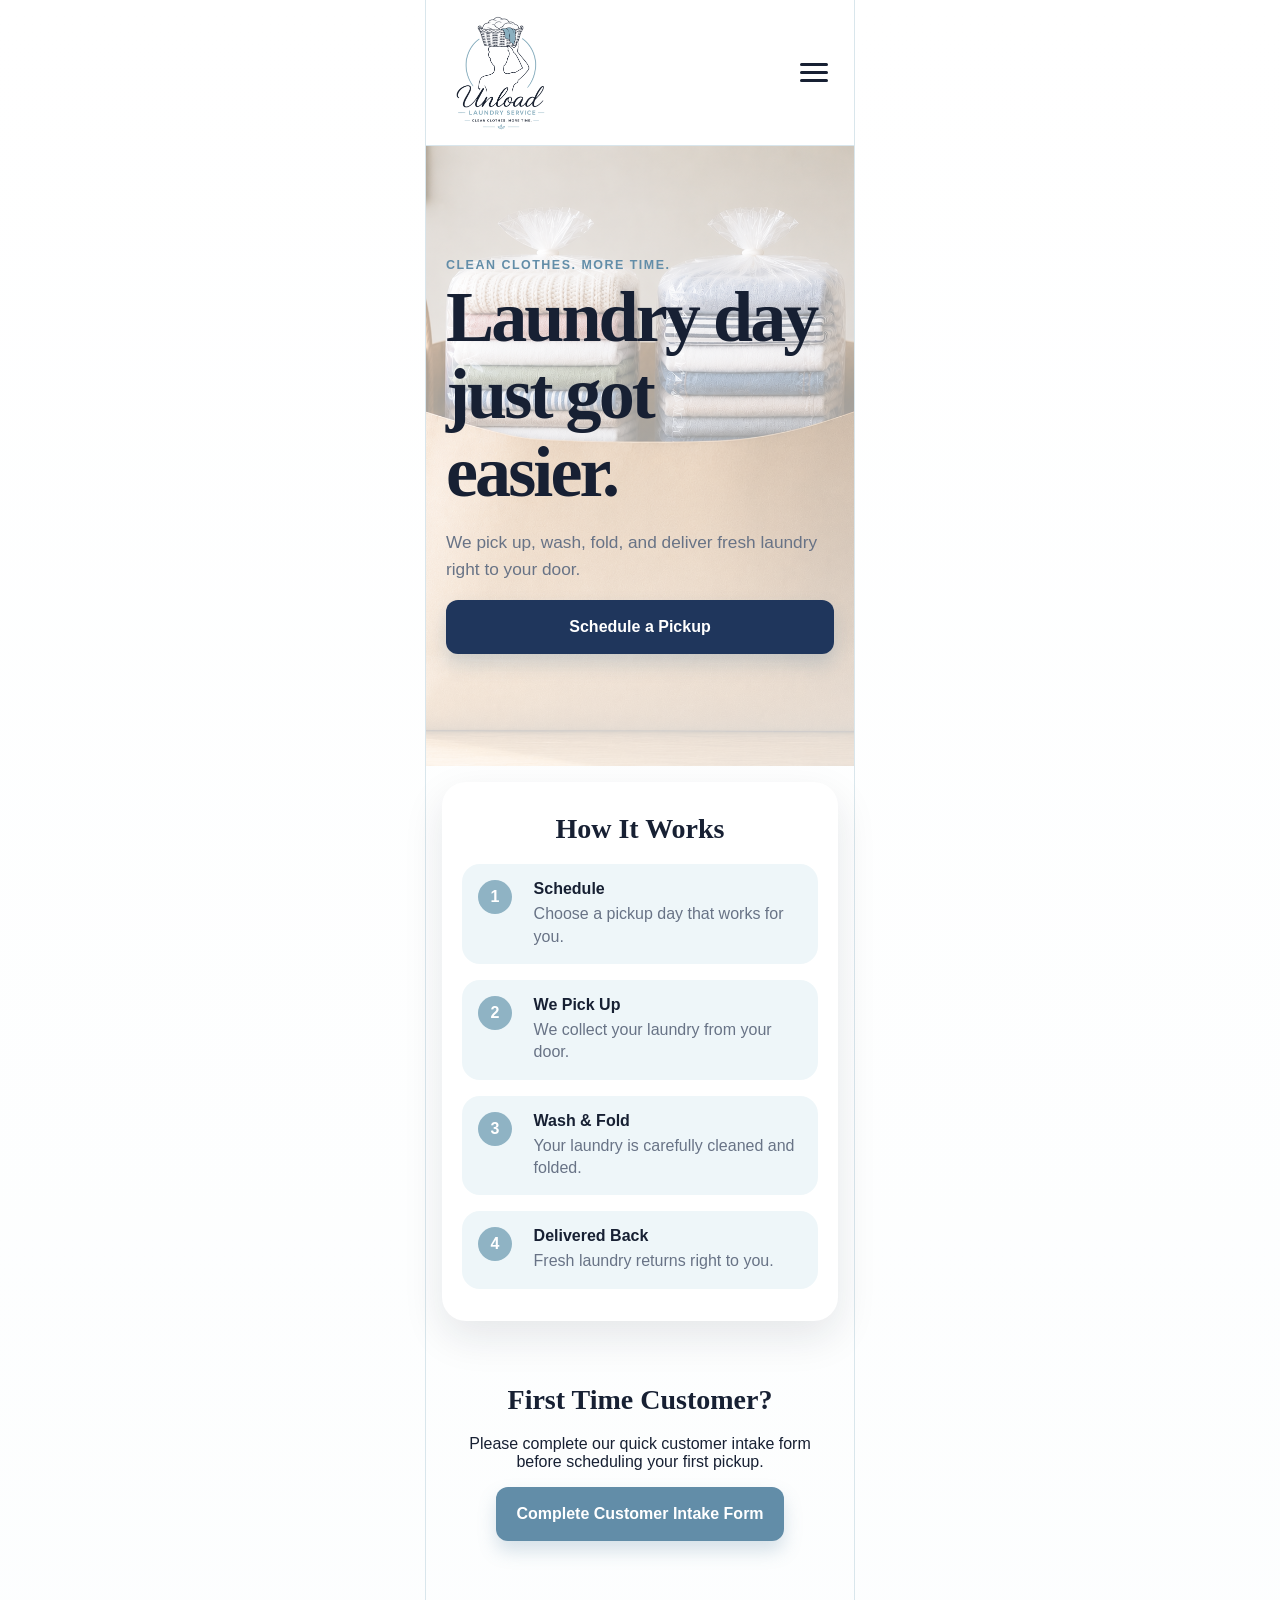
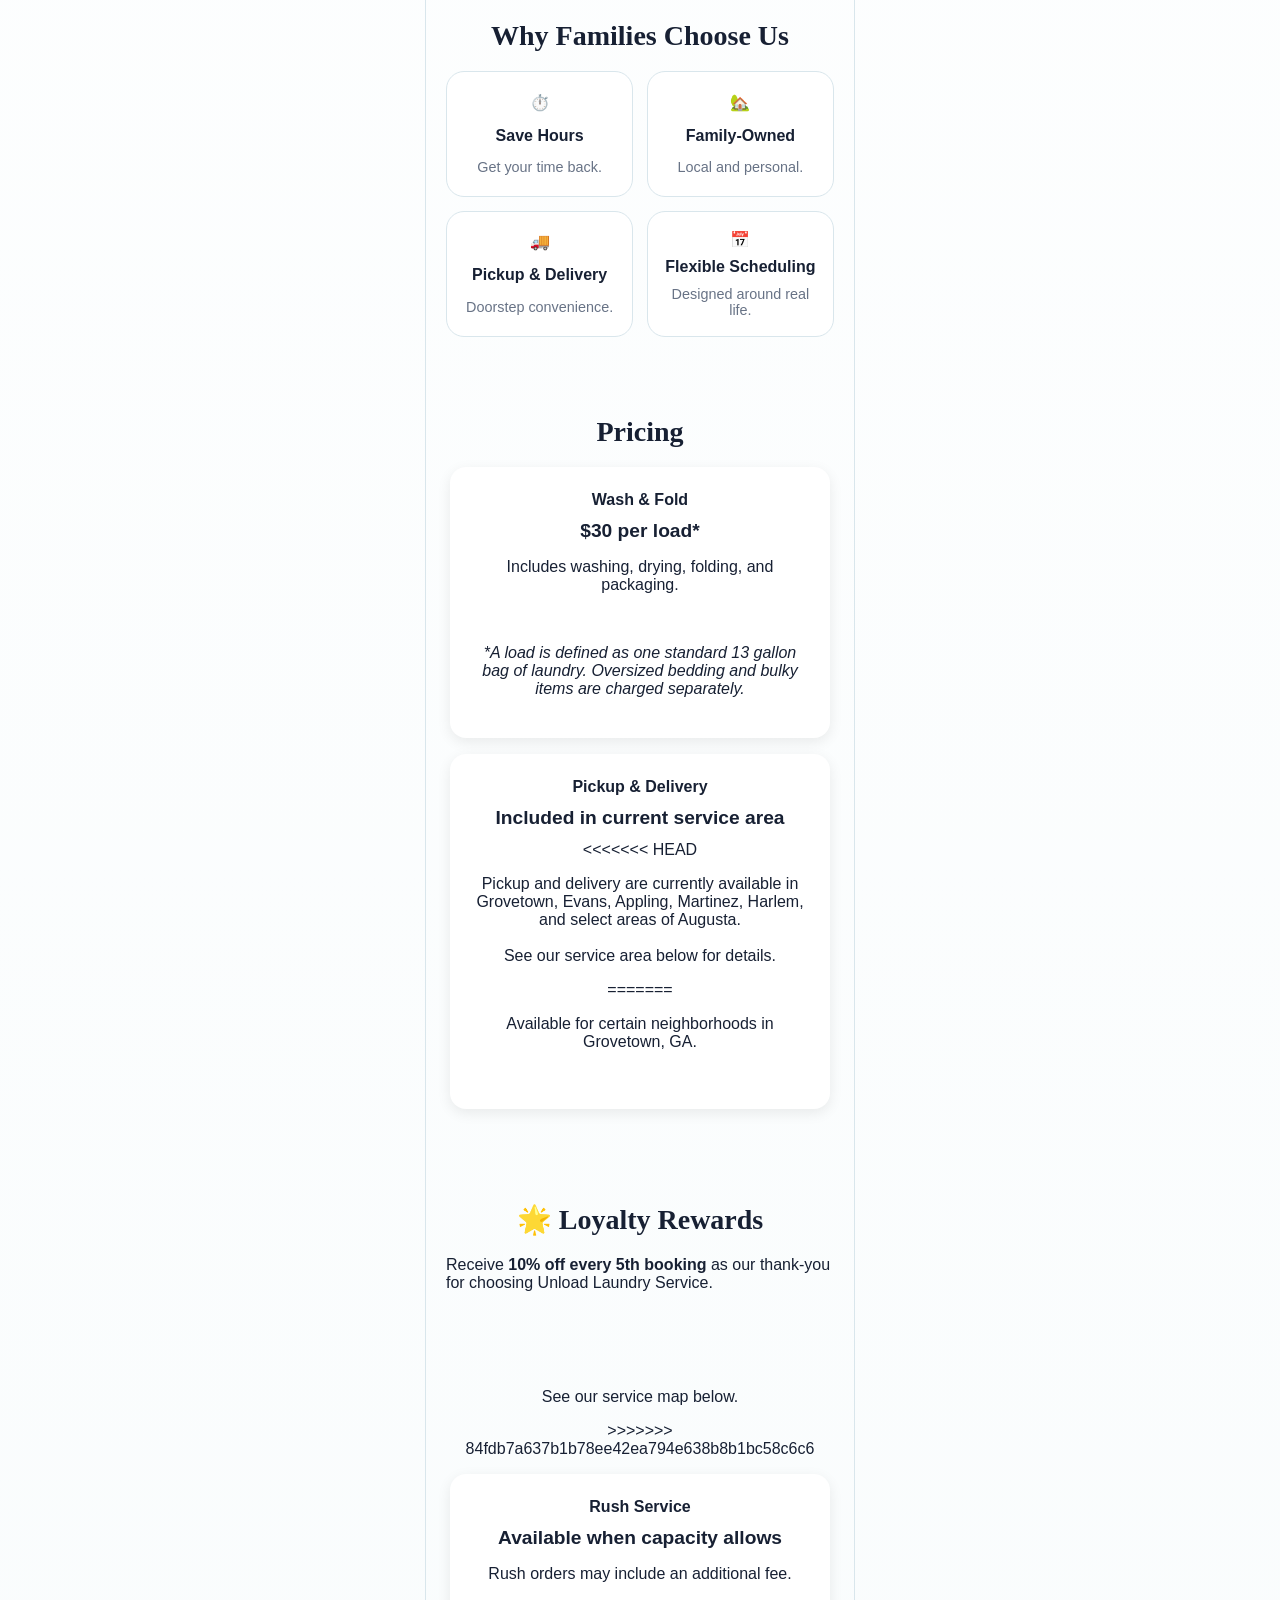
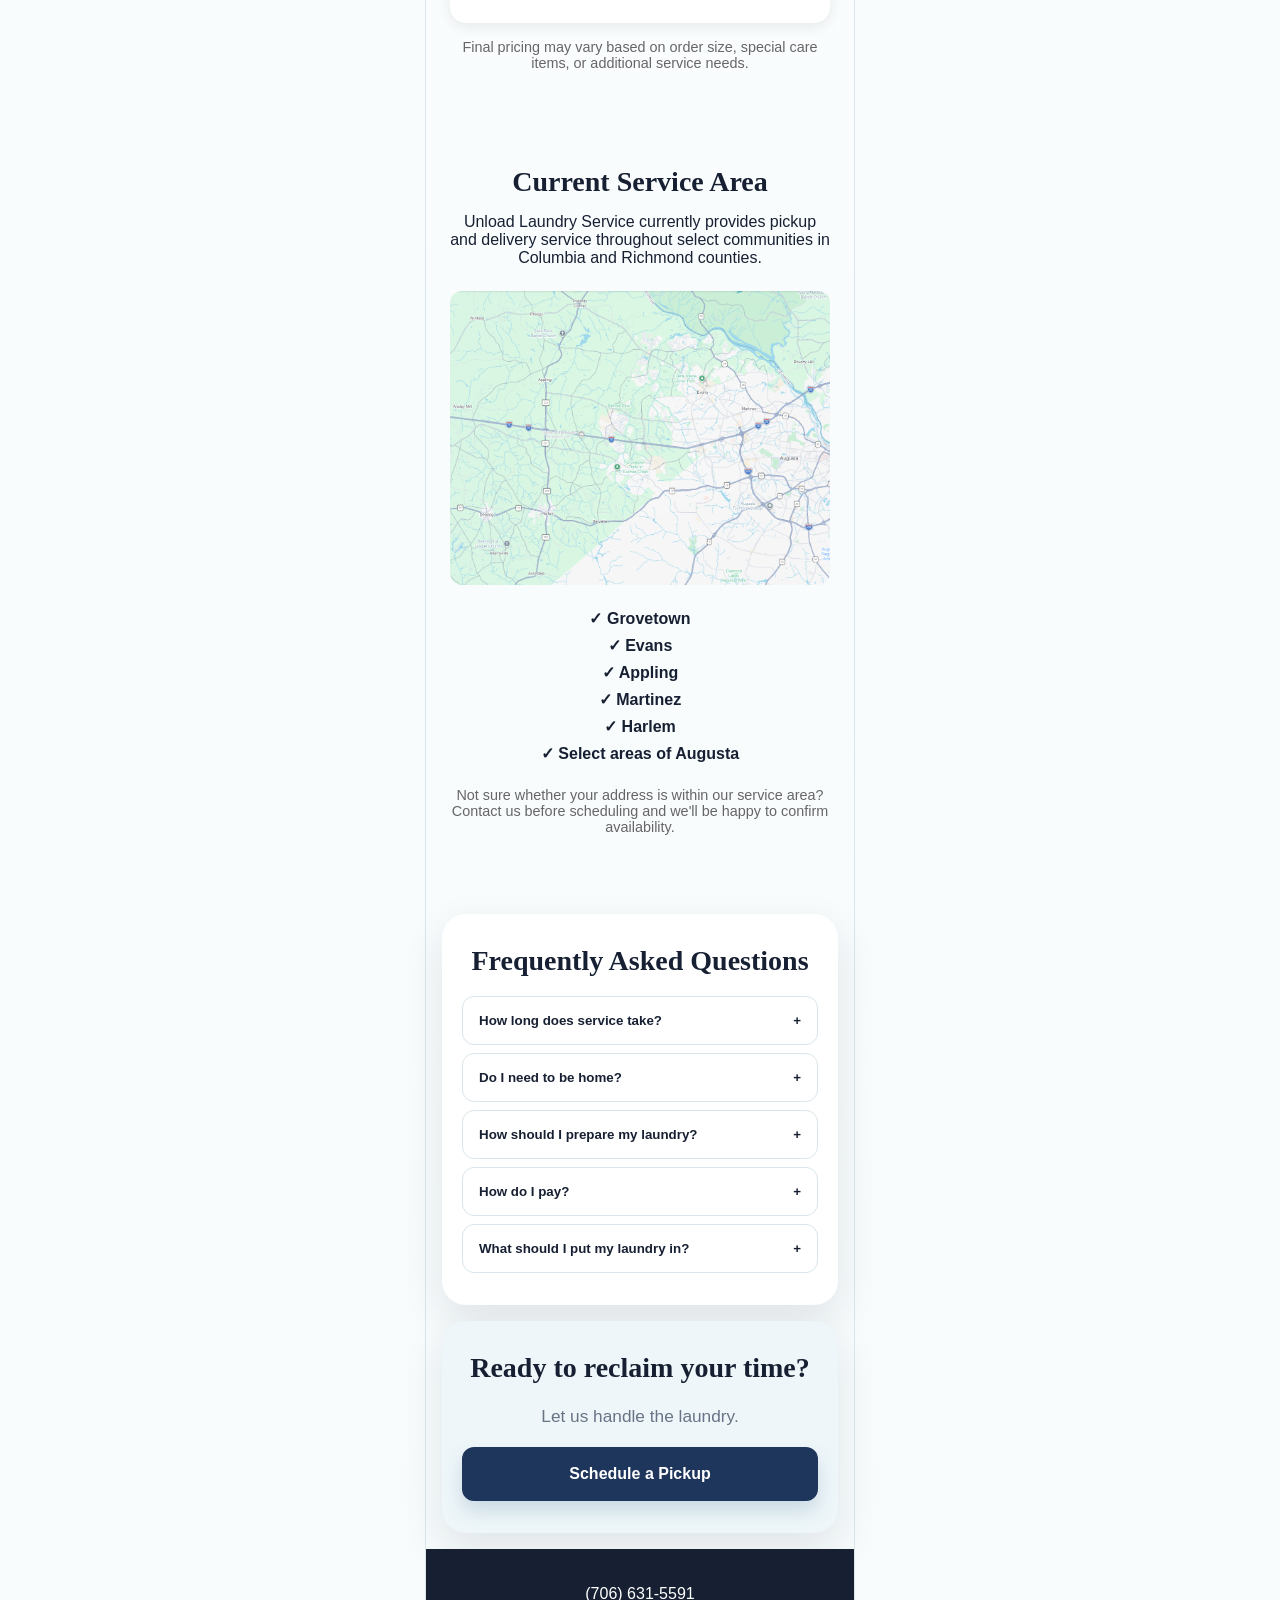
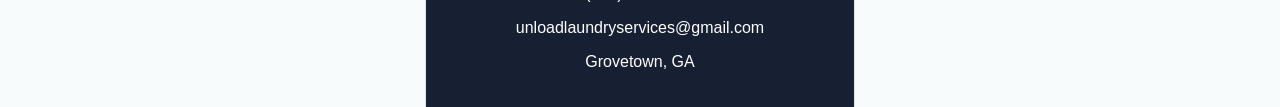
==== commit e92a8d70: "Update index.html" ====
--- a/index.html
+++ b/index.html
@@ -83,18 +83,37 @@
         <p class="price">$30 per load*</p>
         <p>Includes washing, drying, folding, and packaging.</p>
 		<br>
-<p><i>*A load is defined as one standard 33-39 gallon bag of laundry. Oversized bedding and bulky items are charged separately.</i></p>
+<p><i>*A load is defined as one standard 13 gallon bag of laundry. Oversized bedding and bulky items are charged separately.</i></p>
     </div>
 
     <div class="pricing-card">
         <h3>Pickup & Delivery</h3>
         <p class="price">Included in current service area</p>
+<<<<<<< HEAD
 <p>
     Pickup and delivery are currently available in Grovetown, Evans, Appling,
     Martinez, Harlem, and select areas of Augusta.
     <br><br>
     See our service area below for details.
 </p>
+=======
+        <p>Available for certain neighborhoods in Grovetown, GA.<br><br>
+
+</section>
+
+<section class="feature-card loyalty-card section-padding">
+    <h2>🌟 Loyalty Rewards</h2>
+
+    <p>
+        Receive <strong>10% off every 5th booking</strong>
+        as our thank-you for choosing Unload Laundry Service.
+    </p>
+</section>
+
+<section class="service-area" id="service-area">
+			
+See our service map below.</p>
+>>>>>>> 84fdb7a637b1b78ee42ea794e638b8b1bc58c6c6
     </div>
 
     <div class="pricing-card">
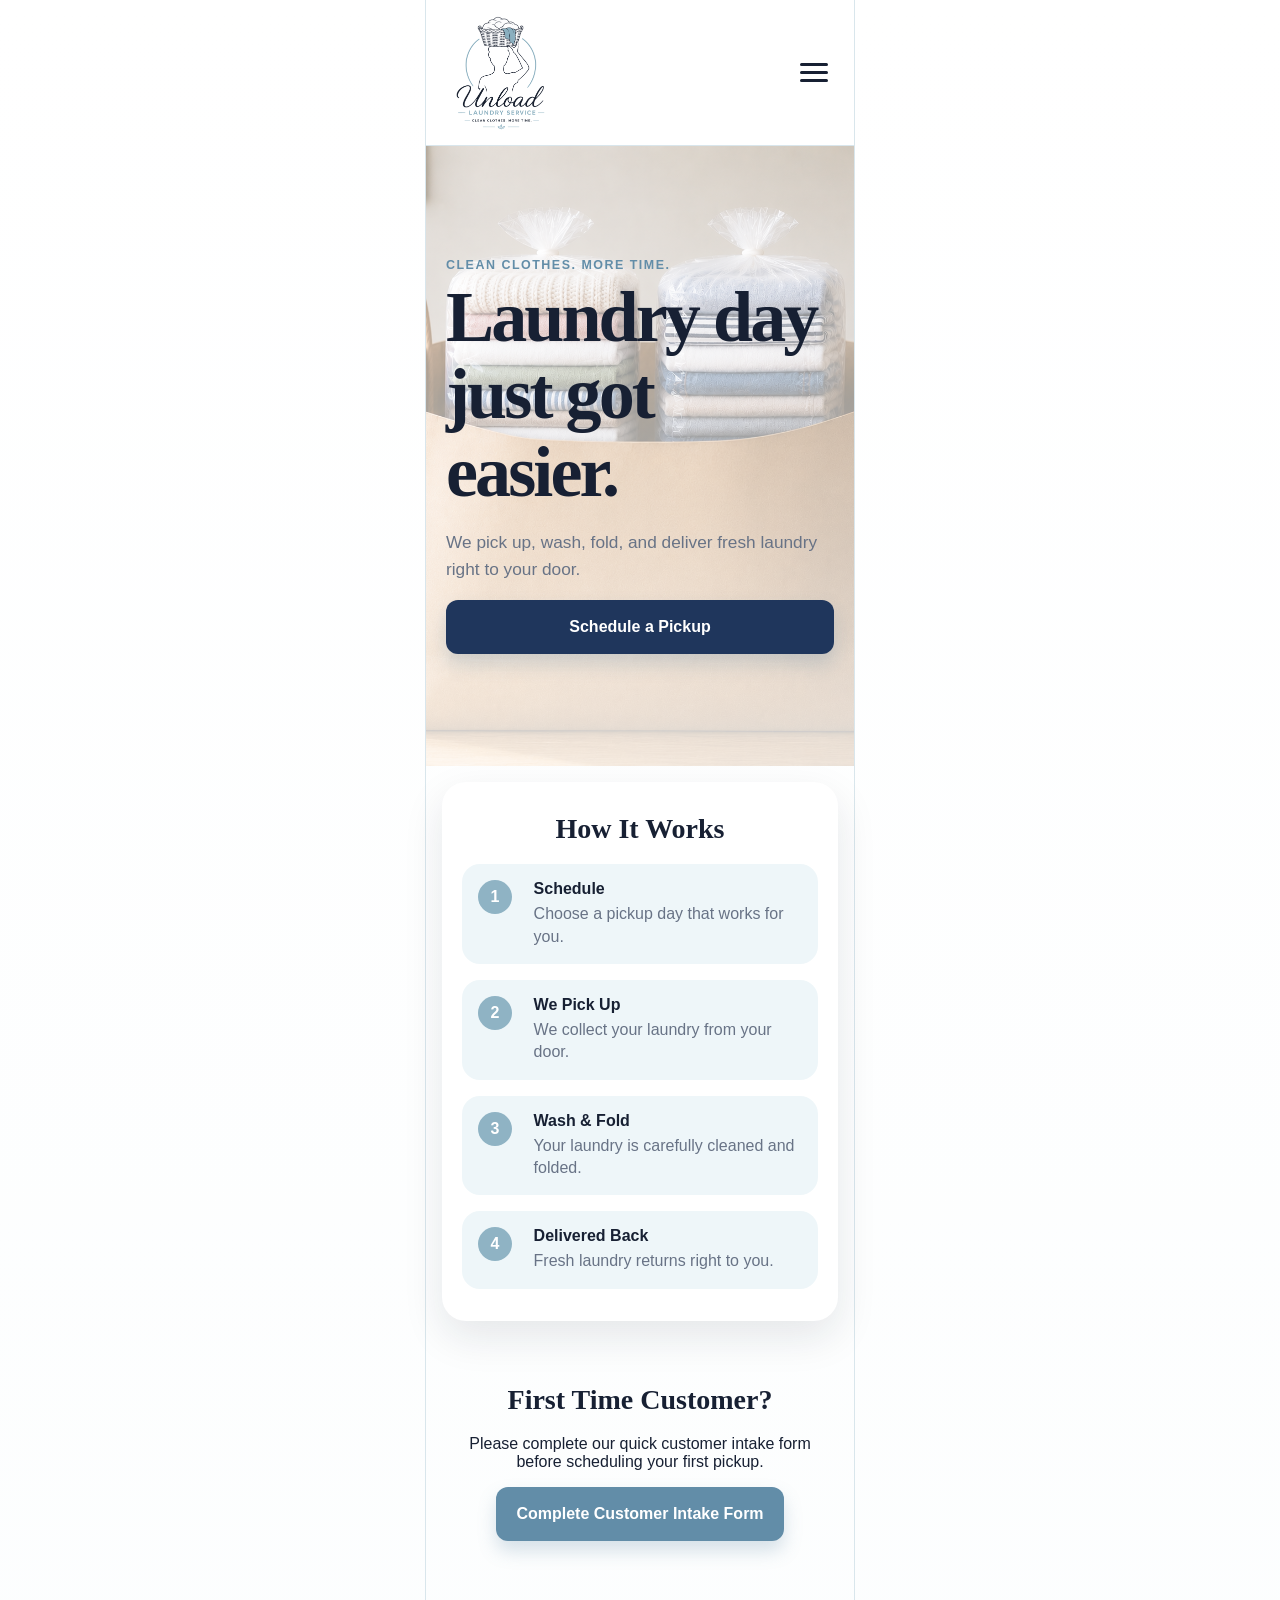
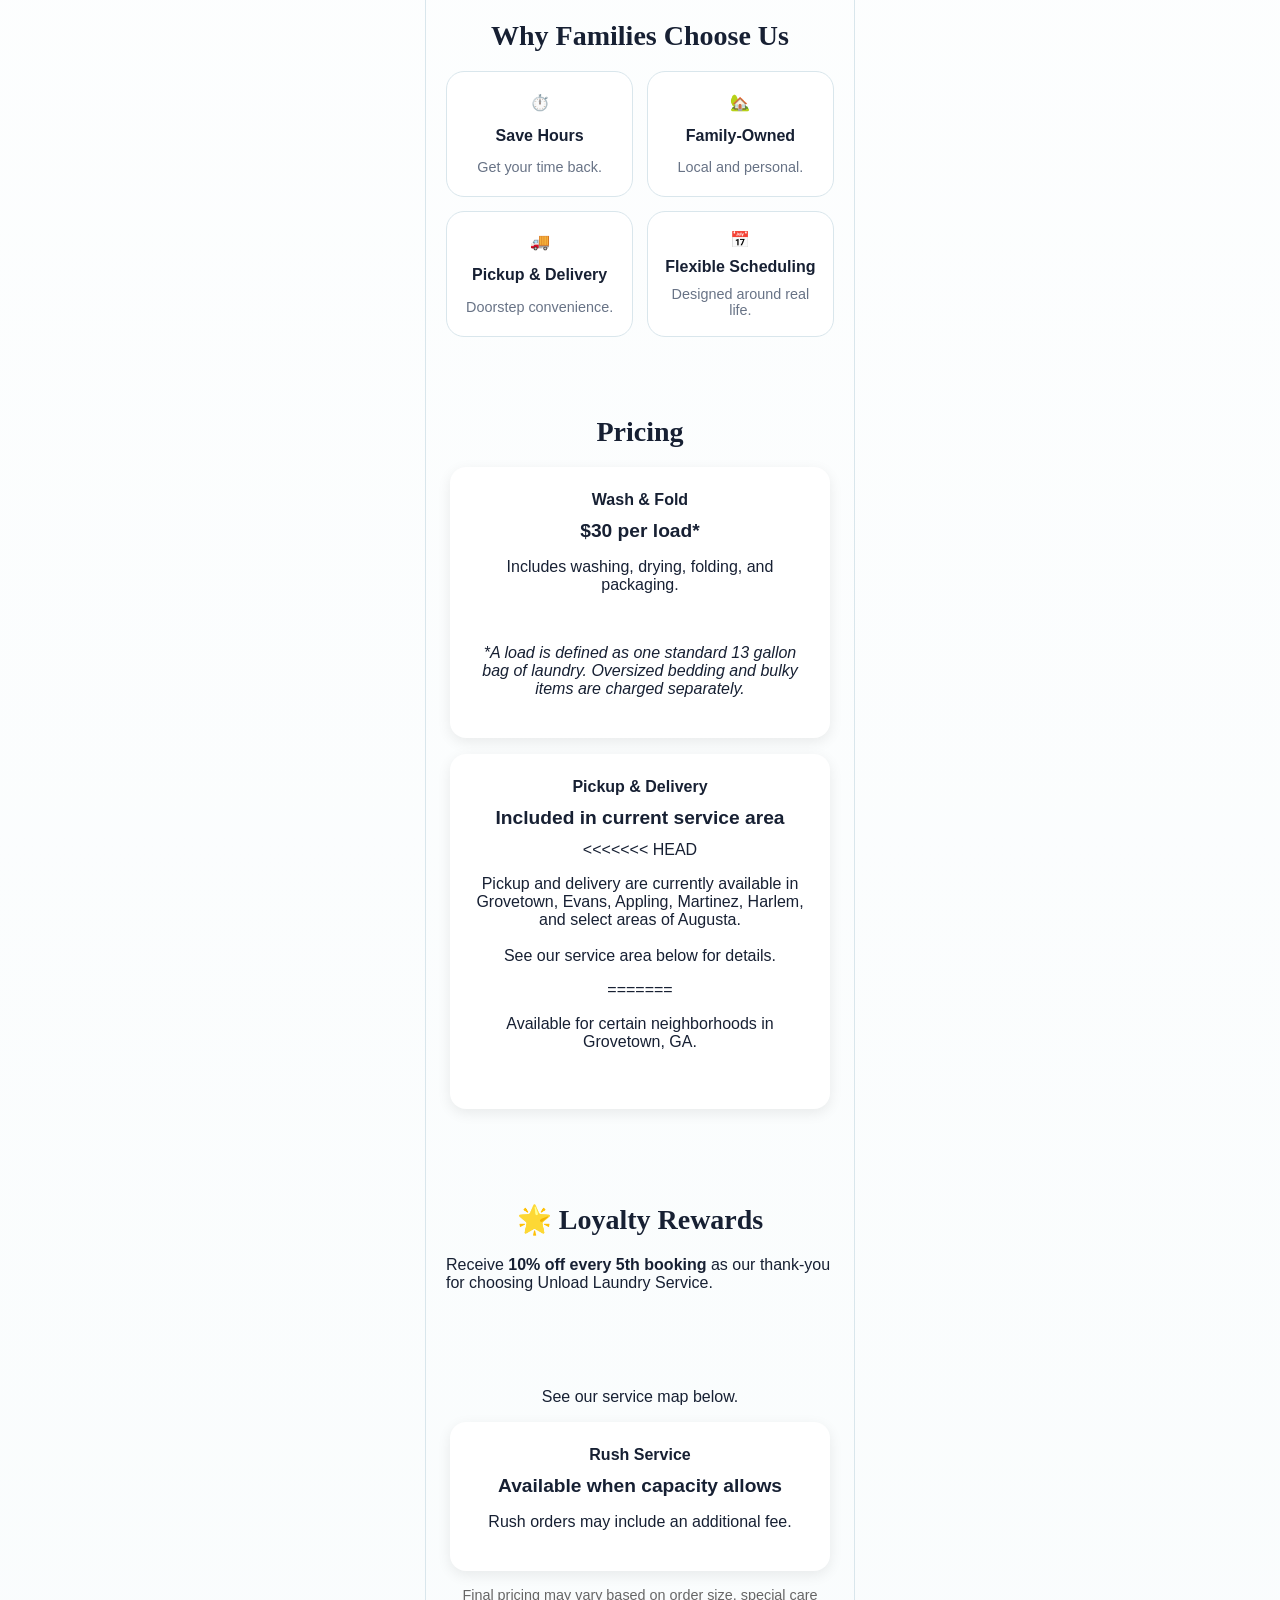
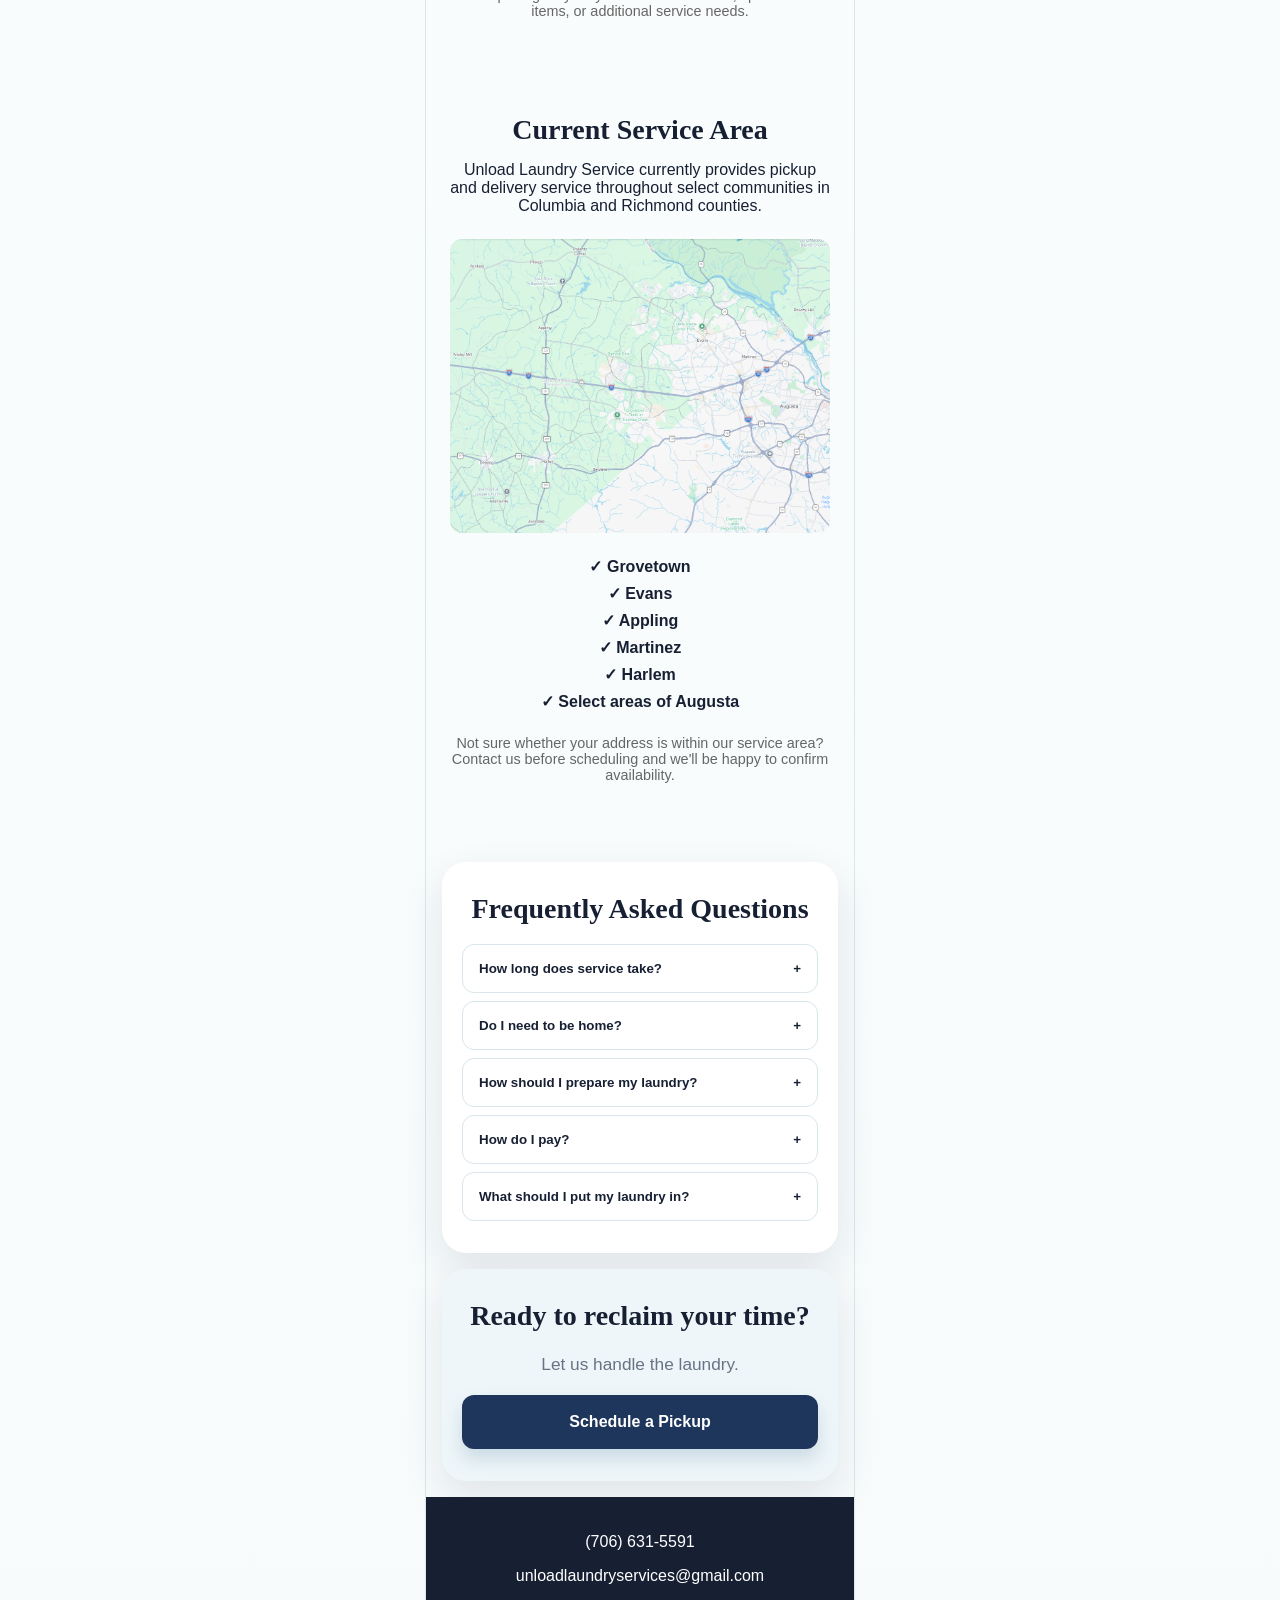
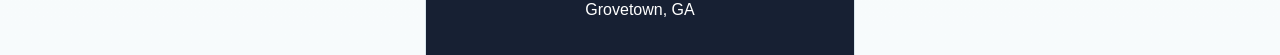
==== commit b6ee79c0: "Update index.html" ====
--- a/index.html
+++ b/index.html
@@ -113,7 +113,7 @@
 <section class="service-area" id="service-area">
 			
 See our service map below.</p>
->>>>>>> 84fdb7a637b1b78ee42ea794e638b8b1bc58c6c6
+
     </div>
 
     <div class="pricing-card">
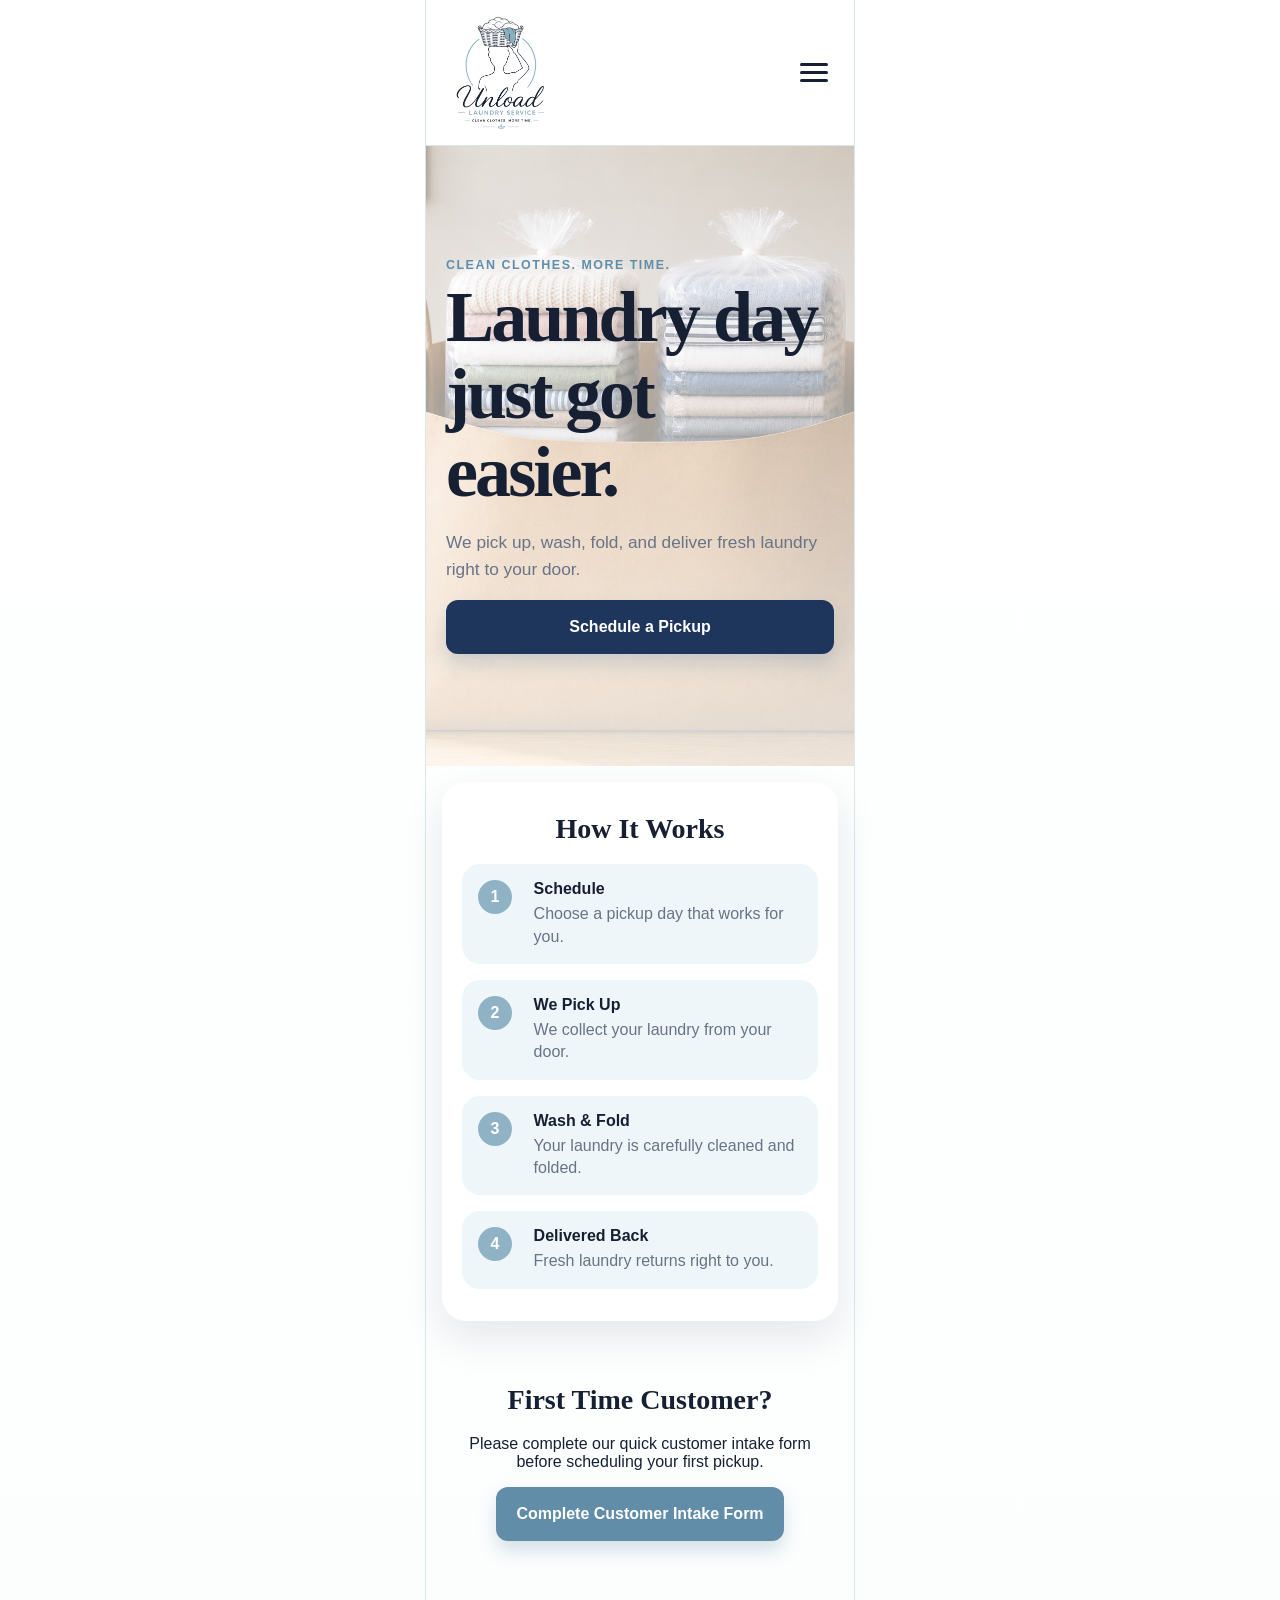
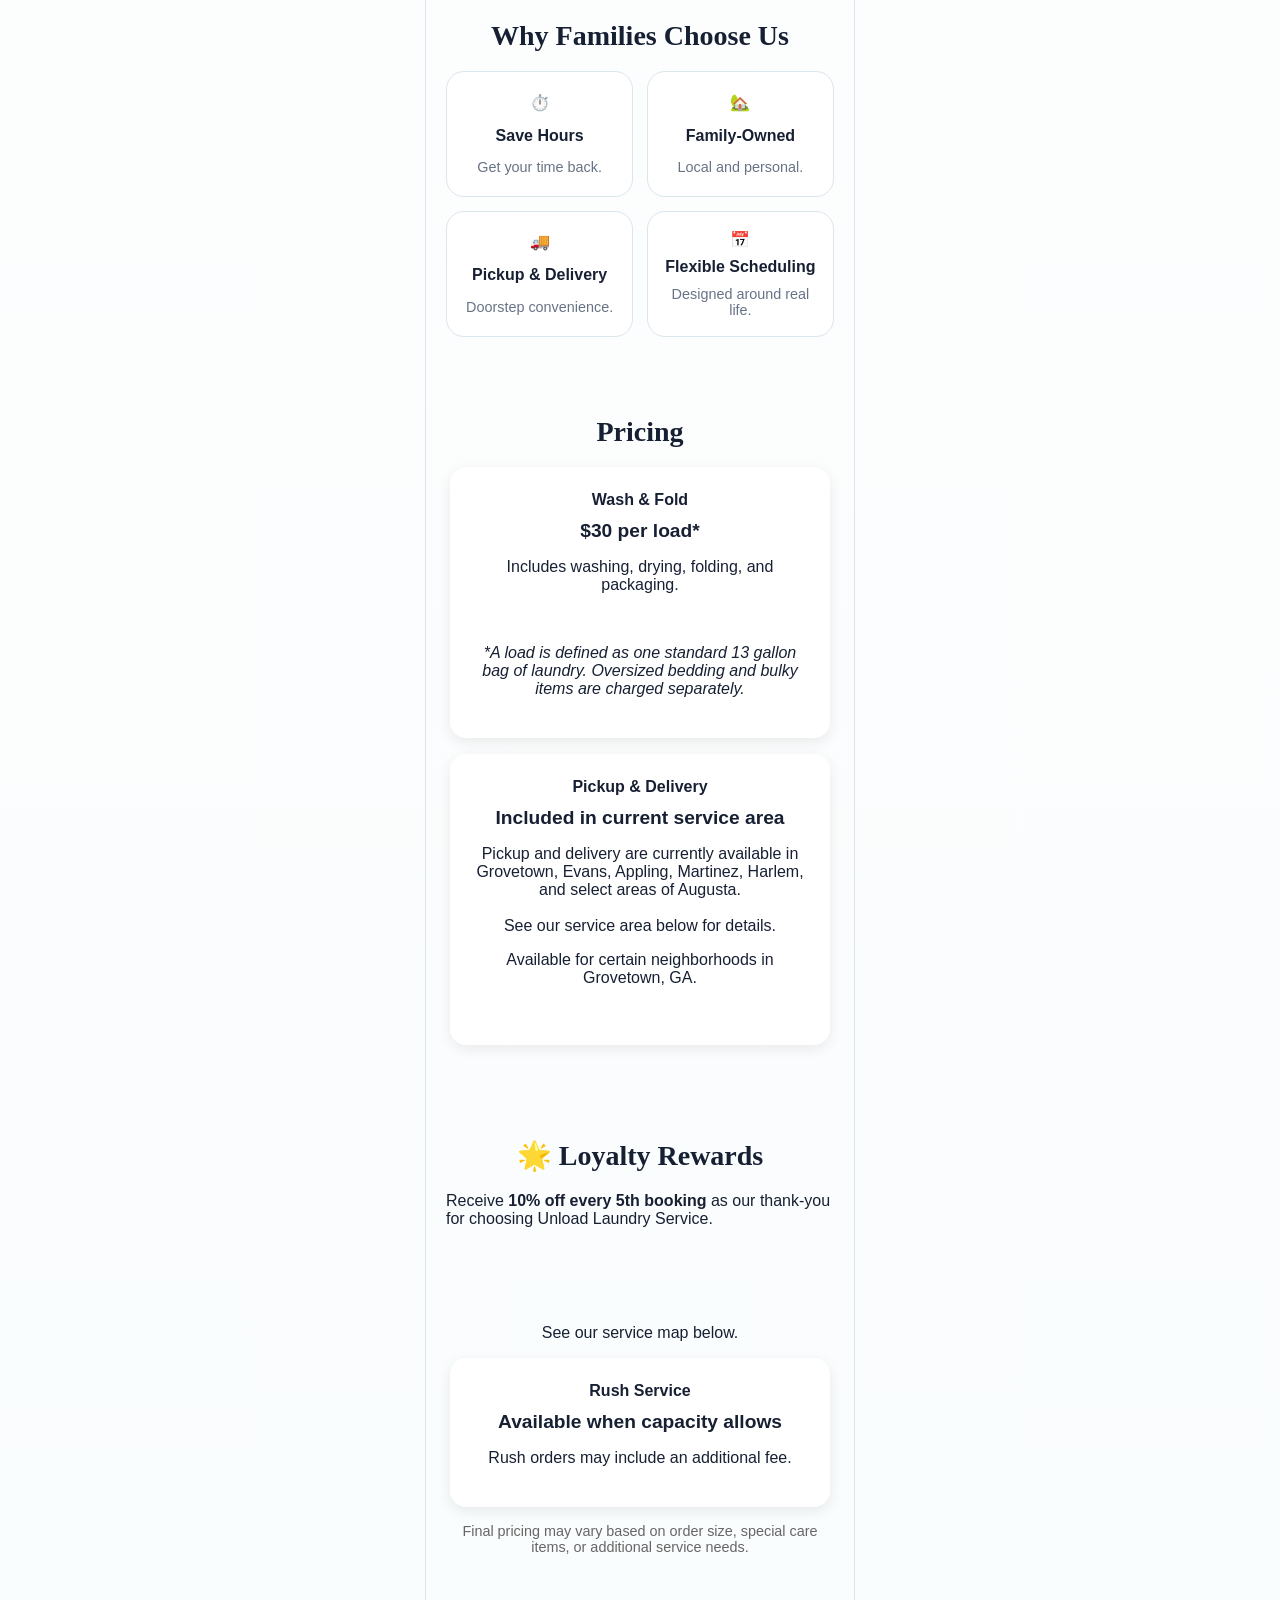
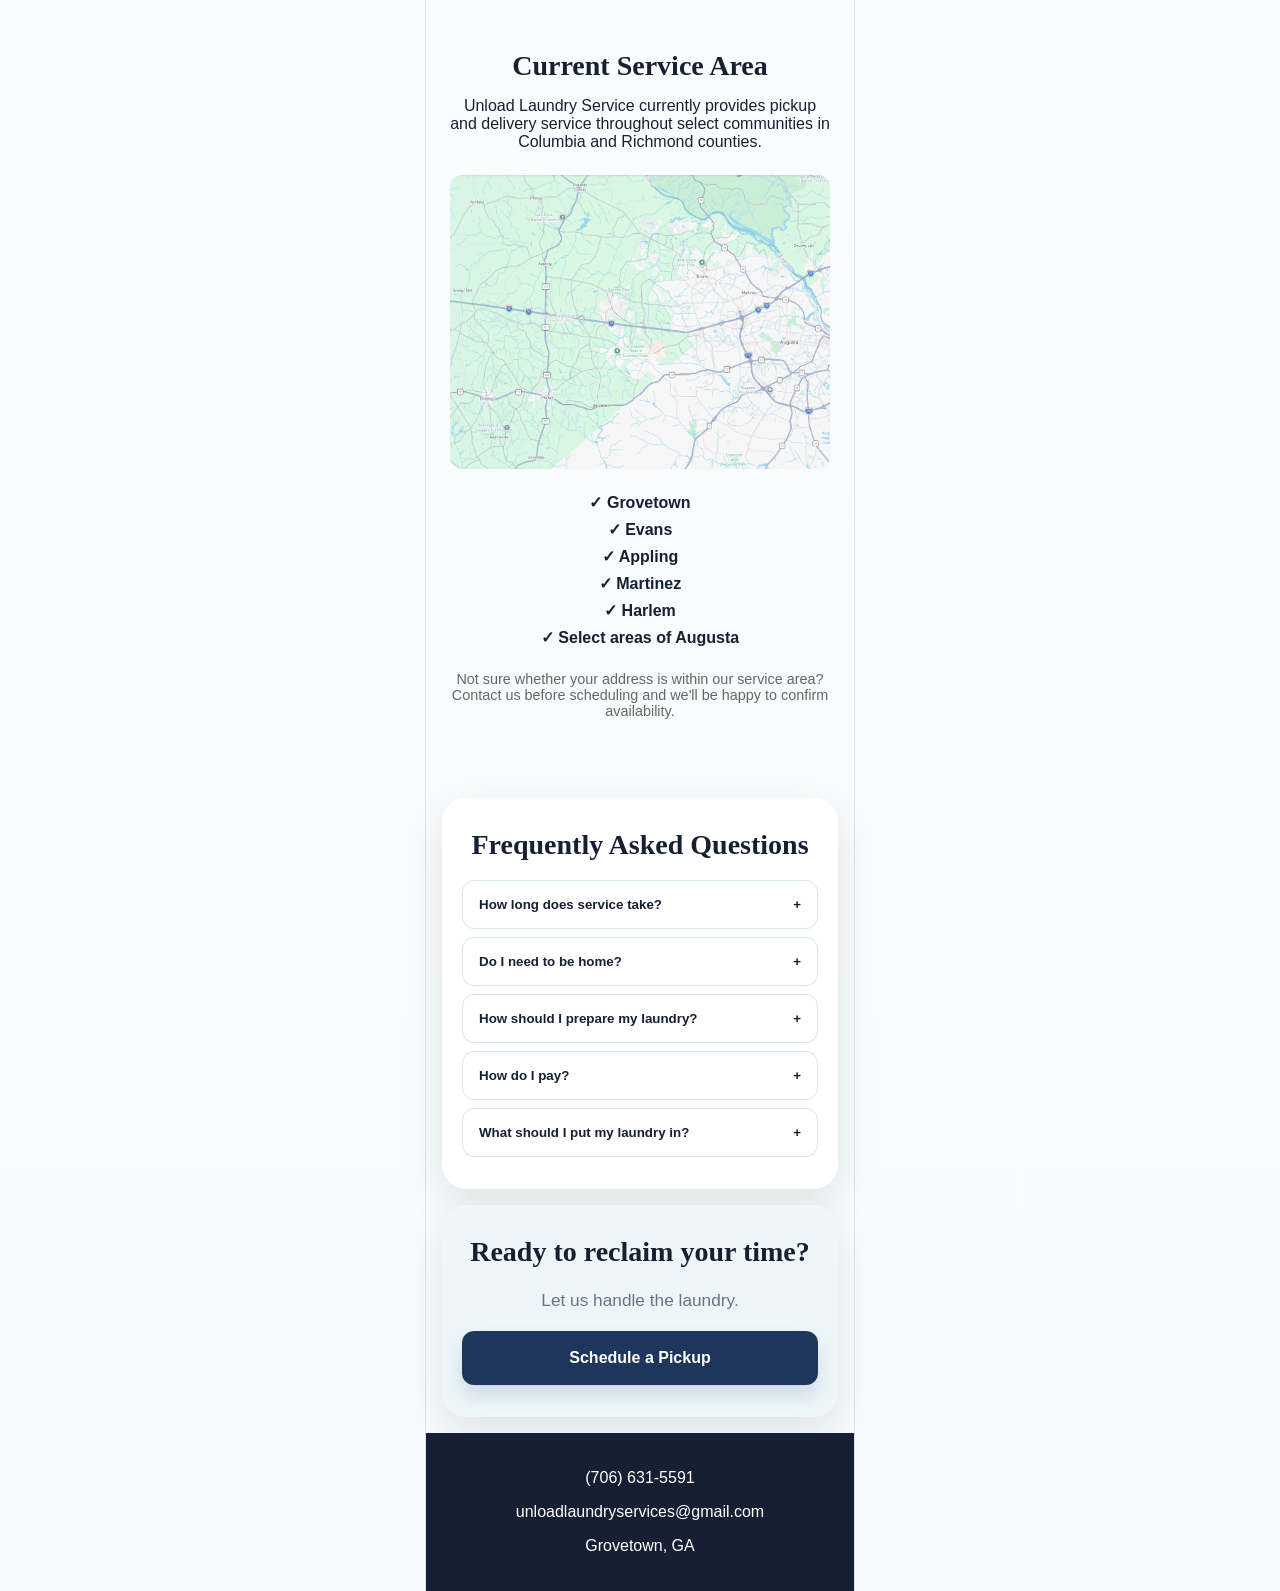
==== commit 3a817183: "Update index.html" ====
--- a/index.html
+++ b/index.html
@@ -89,14 +89,11 @@
     <div class="pricing-card">
         <h3>Pickup & Delivery</h3>
         <p class="price">Included in current service area</p>
-<<<<<<< HEAD
 <p>
     Pickup and delivery are currently available in Grovetown, Evans, Appling,
     Martinez, Harlem, and select areas of Augusta.
     <br><br>
-    See our service area below for details.
-</p>
-=======
+    See our service area below for details.</p>
         <p>Available for certain neighborhoods in Grovetown, GA.<br><br>
 
 </section>
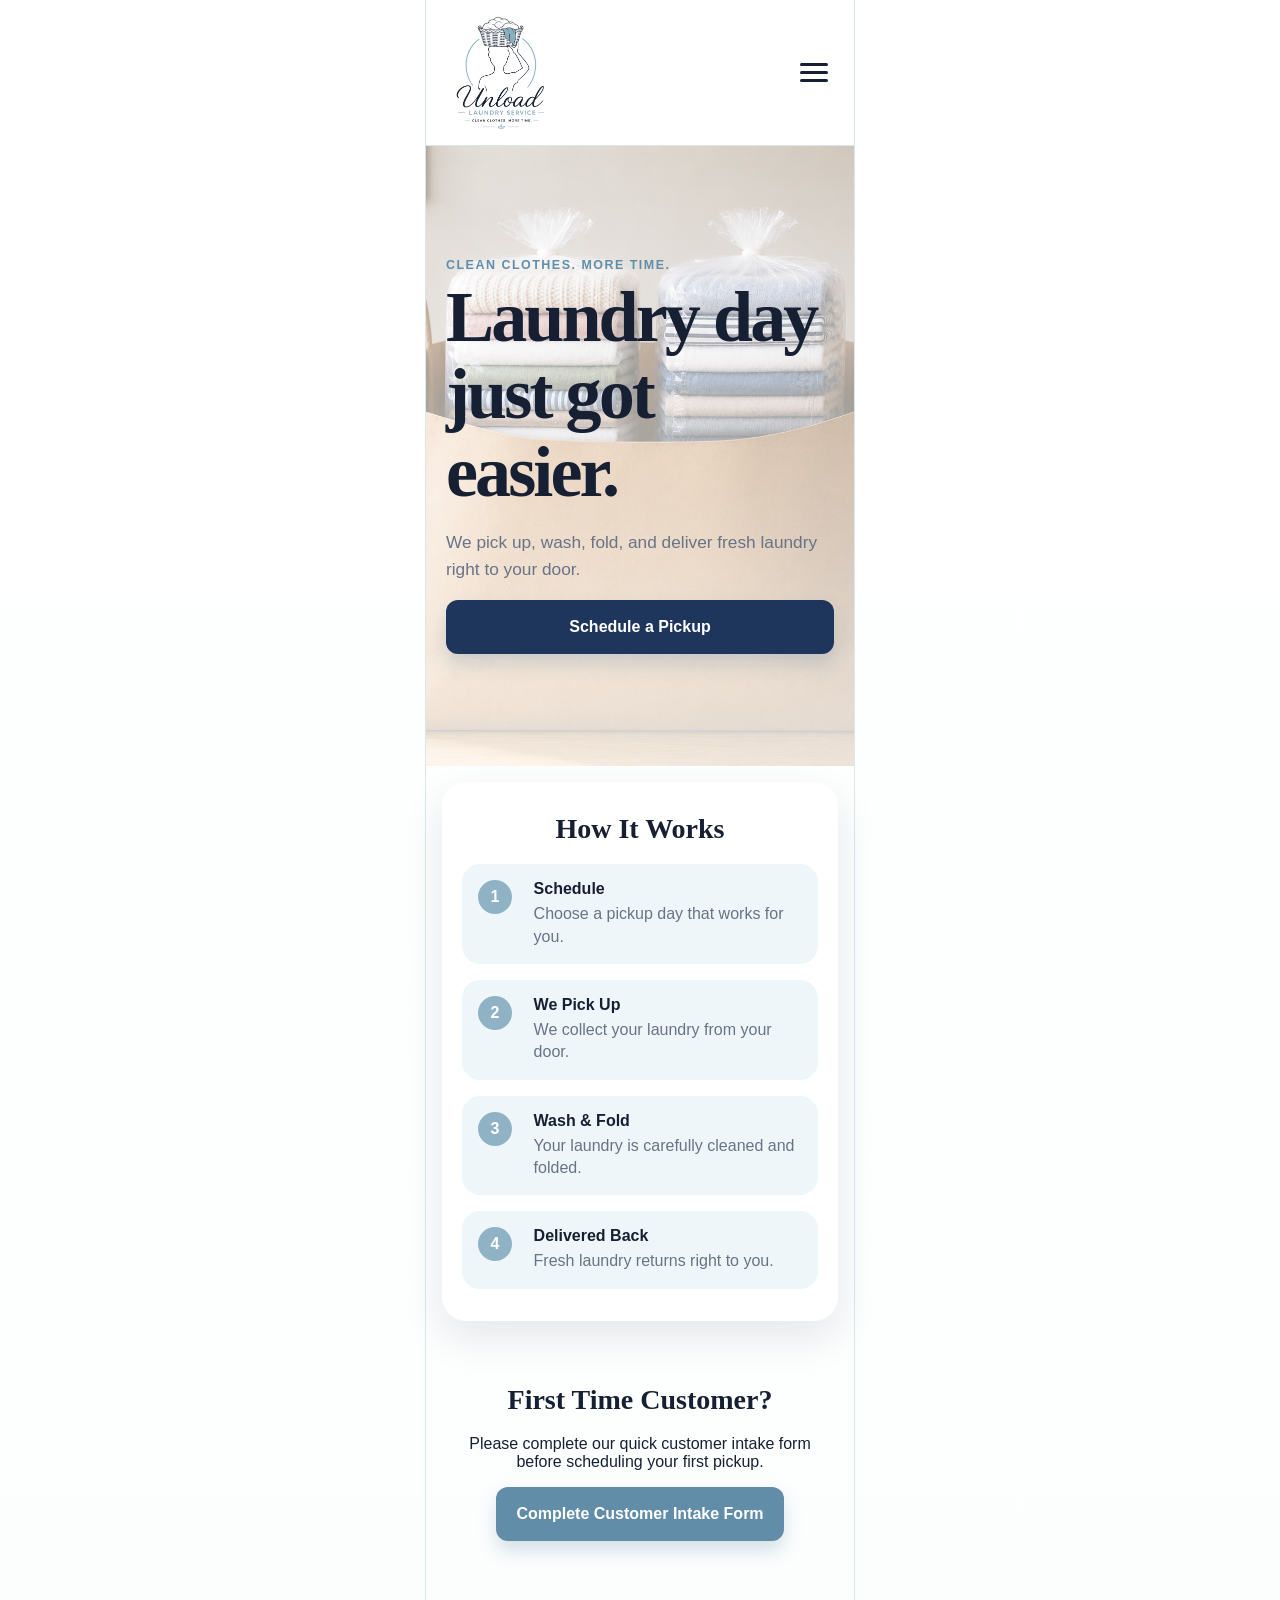
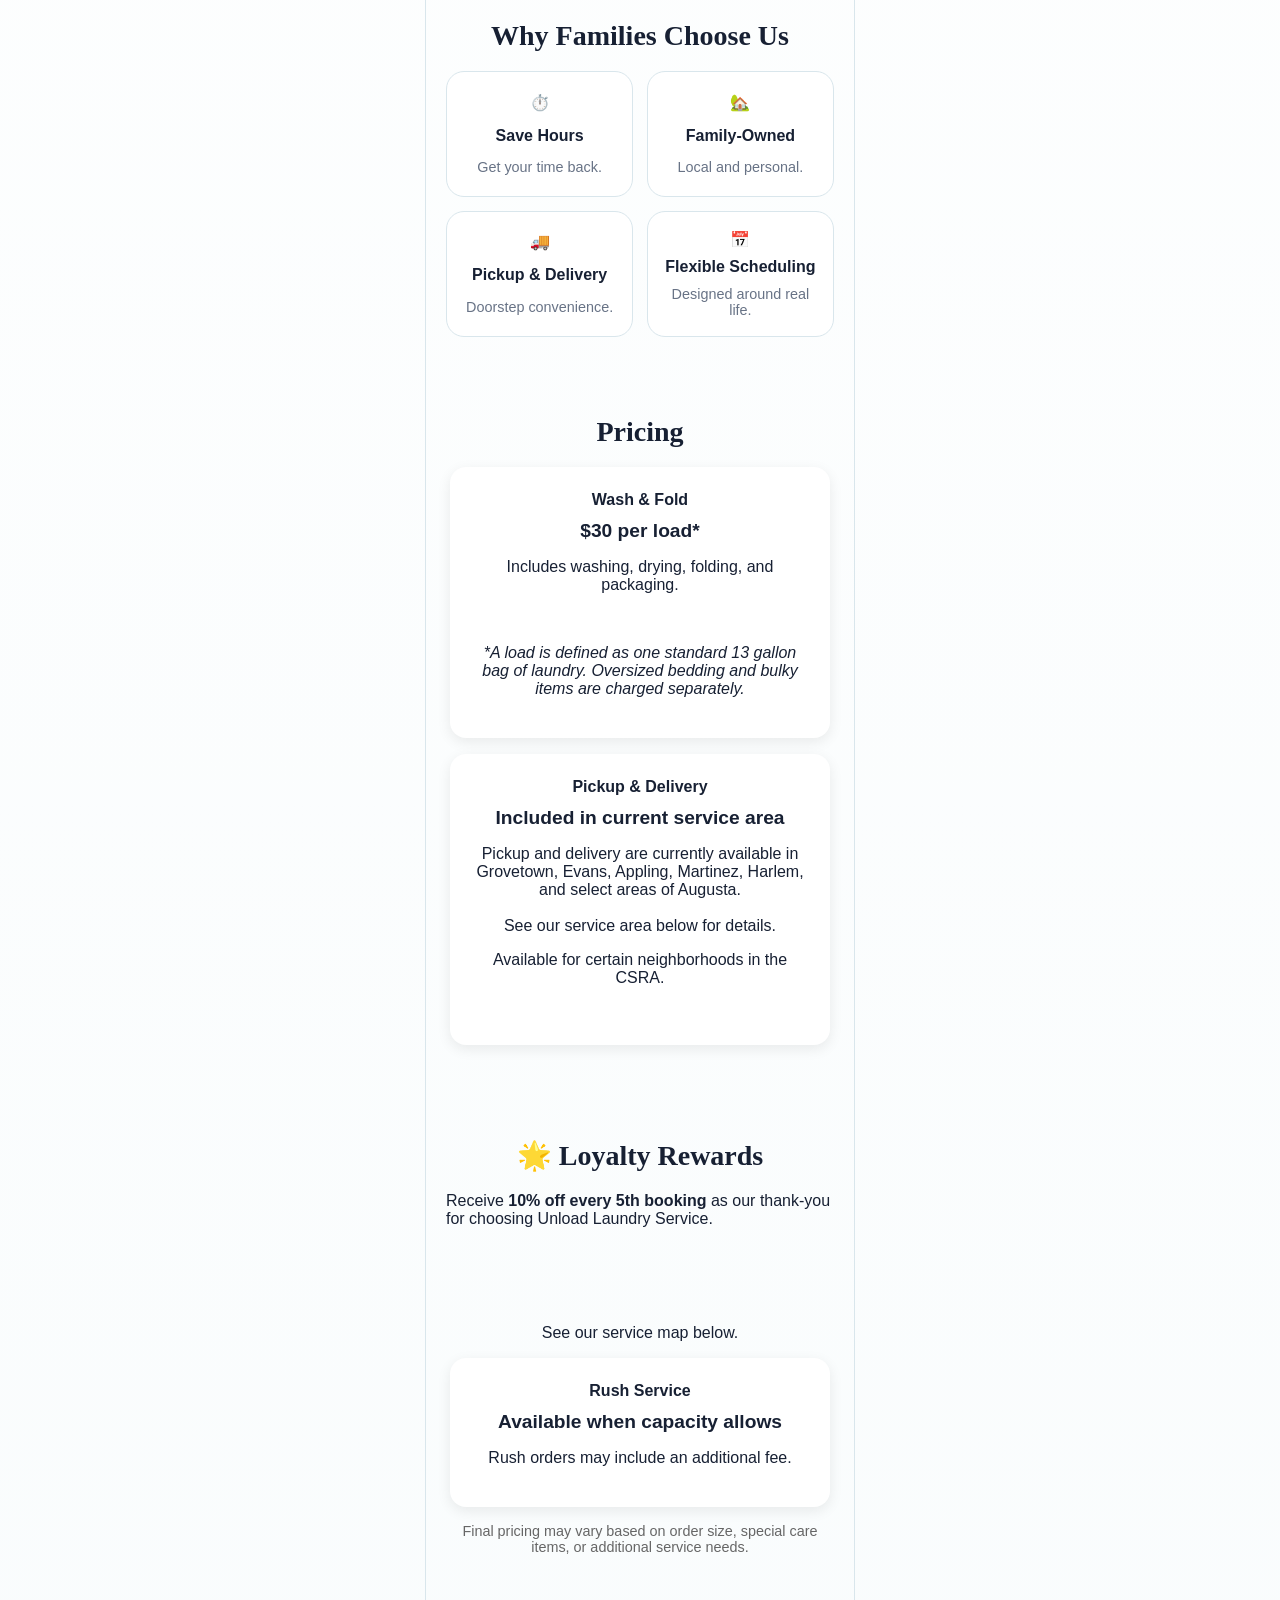
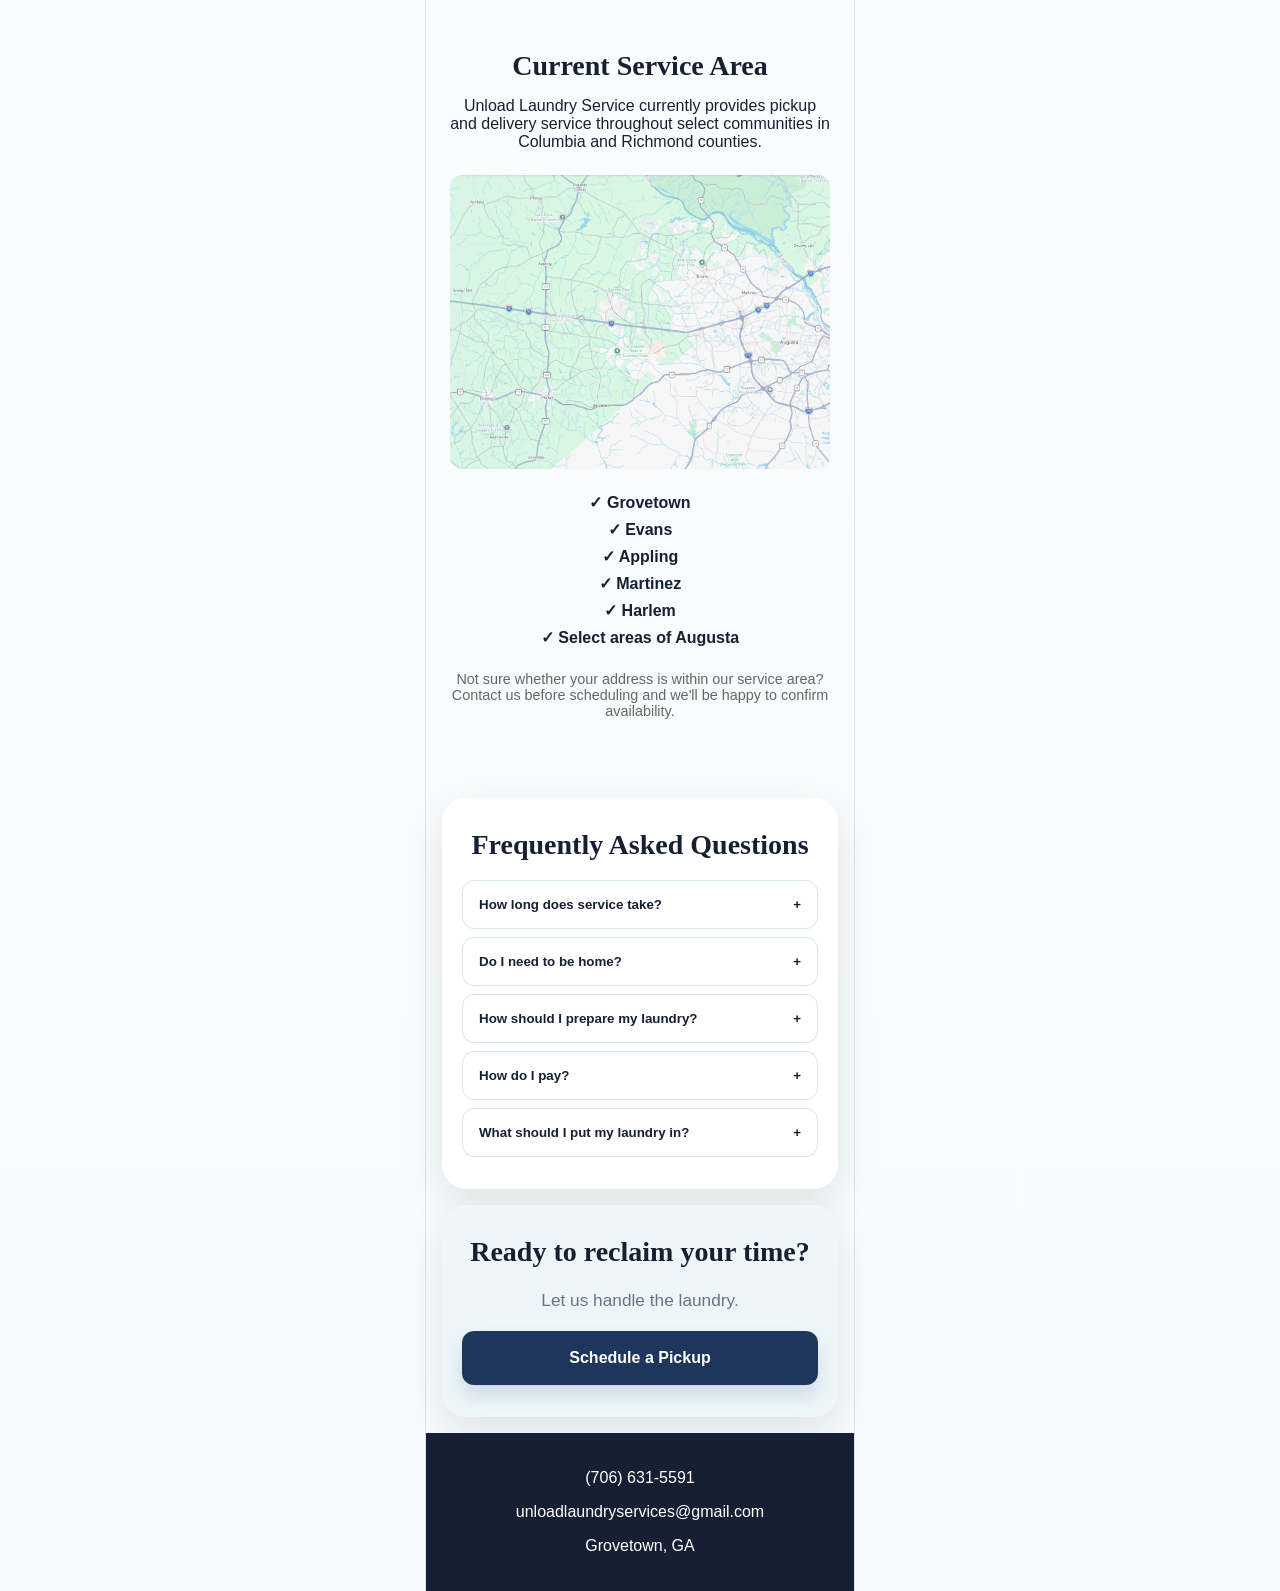
==== commit c48cf05d: "Update index.html" ====
--- a/index.html
+++ b/index.html
@@ -94,7 +94,7 @@
     Martinez, Harlem, and select areas of Augusta.
     <br><br>
     See our service area below for details.</p>
-        <p>Available for certain neighborhoods in Grovetown, GA.<br><br>
+        <p>Available for certain neighborhoods in the CSRA.<br><br>
 
 </section>
 
